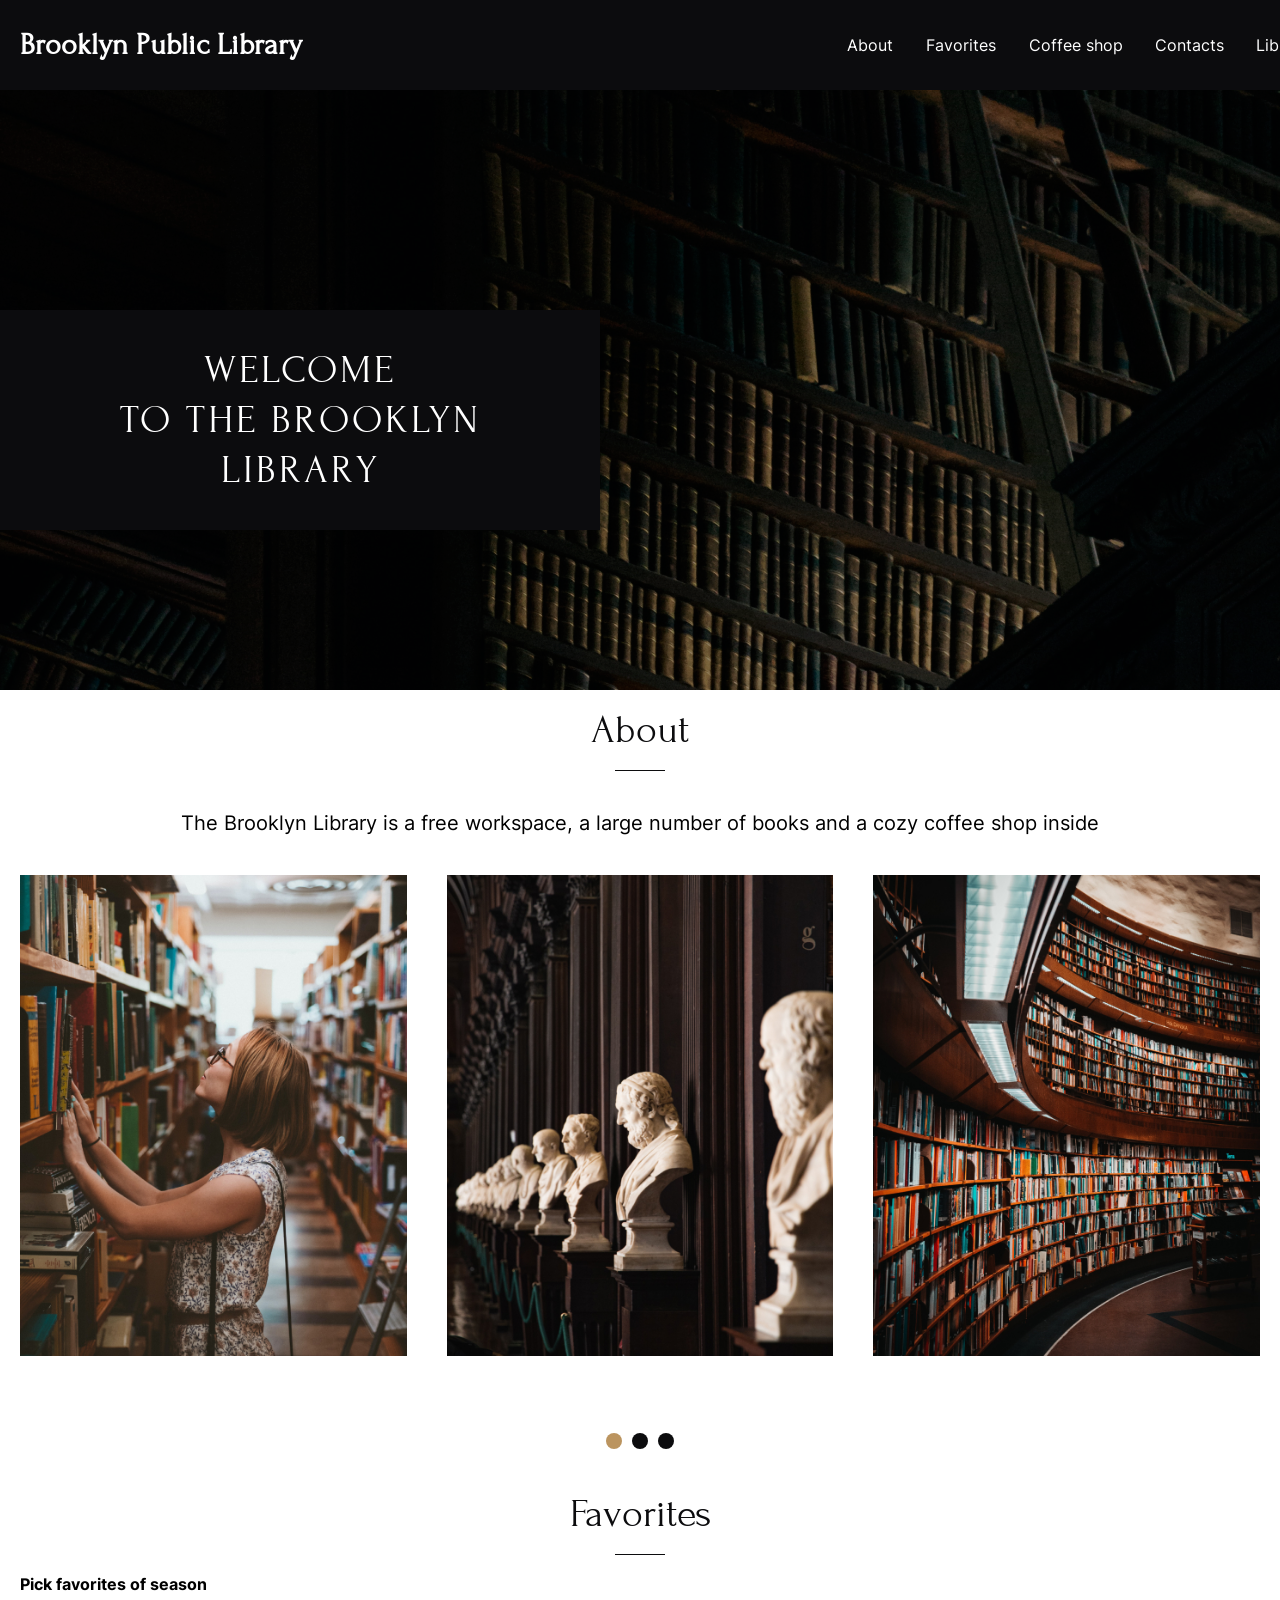
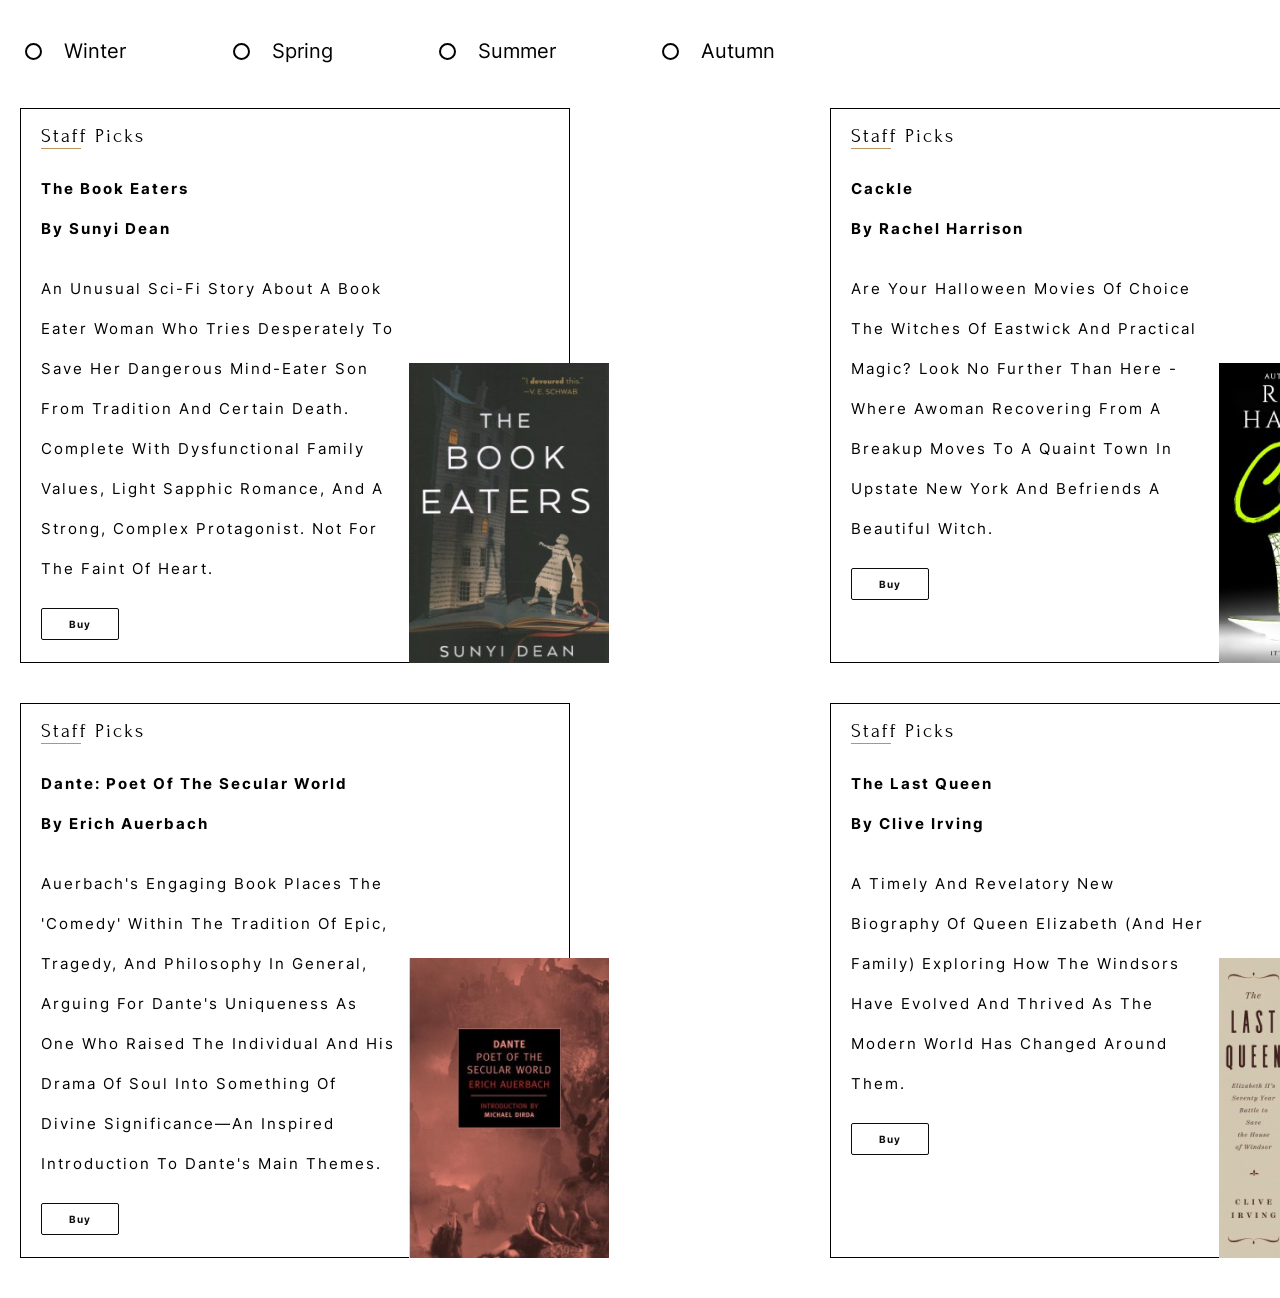
==== library/index.html @ b02a3d4c "feat: hidden pictures" ====
<!DOCTYPE html>
<html lang="en">
<head>
    <meta charset="UTF-8">
    <meta name="viewport" content="width=device-width, initial-scale=1.0">
    <title>Welcome to the Brooklyn Library</title>
   <link rel="stylesheet" href="css/reset.css">
   <link rel="stylesheet" href="css/style.css">
</head>
<body>
    <header class="header">
        <div class="wraper">
            <div class="wraper_header">
                <div class="header_logo">
                     <h1>Brooklyn Public Library</h1>
                </div>
                <div class="header-container">
                    <nav class="menu">
                        <ul class="header_list">
                            <li class="header_item">
                                <a href="#!" class="header-link" title="About">About</a>
                            </li>

                            <li class="header_item">
                                <a href="#!" class="header-link" title="Favorites">Favorites</a>
                            </li>

                            <li class="header_item">
                                <a href="#!" class="header-link" title="Coffee shop">Coffee shop</a>
                            </li>

                            <li class="header_item">
                                <a href="#!" class="header-link" title="Contacts">Contacts</a>
                            </li>

                            <li class="header_item">
                                <a href="#!" class="header-link" title="Library Card">Library Card</a>
                            </li>
                        </ul>
                    </nav>
                    <div class="header_item_icon">
                        <div class="dropdown">
                            <img src="../library/img/svg/icon_header.svg" class="dropbtn" alt="icon_prowili">
                            <div class="dropdown-content">
                                <h3>Profile</h3>
                                <div class="line"></div>
                                <a href="#!" class="nav-link">Log In</a>
                                <a href="#!" class="nav-link">Register</a>
                            </div>
                        </div>
                    </div>
                </div>
            </div>
        </div>
    </header>

    <main class="main">
        <div class="intro" id="main_intro">

            <div class="wraper_main">
                <h1 class="into_title">
                    Welcome <br>to the Brooklyn Library
                </h1>
            </div>
        </div>

        <section class="main_about">
            <div class="about-text">
                <h2 >
                    About

                </h2>
                <div class="main_line"> </line>
            </div>
                <p class="main_about_p">
                    The Brooklyn Library is a free workspace, a large number of books and a cozy coffee shop inside
                </p>

            <div class="image-items" id="myCarousel">
                <div class="image-library">
                    <img src="../library/img/svg/main-about1.jpg" alt="image library">
                </div>
                <div class="image-library">
                    <img src="../library/img/svg/main-about2.jpg" alt="image library">
                </div>
                <div class="image-library">
                    <img src="../library/img/svg/main-about3.jpg" alt="image library">
                </div>
            </div>

            <div class="pagination-panel">
                <div class="pagination-container">
                    <div class="carousel-pagination active"></div>  
                </div>
                <div class="pagination-container">
                    <div class="carousel-pagination"></div>
                </div>
                <div class="pagination-container">
                    <div class="carousel-pagination"></div>
                </div>
            </div>

        </section>

        <section class="Favorites">
            <div class="about-text">
                <h2>
                    Favorites                        
                </h2>
            <div class="main_line"></line>
            </div>
            
            <div class="Pick_favorites_text">
                <h4>
                    Pick favorites of season
                </h4>
            </div>
            <div class="seasons">
                <div class="radio-item">
                    <input type="radio" id="winter" name="season" value="winter">
                    <label for="winter"><span title="Winter">Winter</span></label>
                </div>
                
                <div class="radio-item">
                    <input type="radio" id="spring" name="season" value="spring">
                    <label for="spring"><span title="Spring">Spring</span></label>
                </div>

                <div class="radio-item">
                    <input type="radio" id="summer" name="season" value="summer">
                    <label for="summer"><span title="Summer">Summer</span></label>
                </div>

                <div class="radio-item">
                    <input type="radio" id="autumn" name="season" value="autumn">
                    <label for="autumn"><span title="Autumn">Autumn</span></label>
                </div>
            </div>

            <div class="second_book">
                <div class="second_book_text">
                    <div class="bg-description">
                        <span>Staff Picks
                            <div class="line"></div>
                        </span>
                        <h3>The Book Eaters<br>
                        By Sunyi Dean</h3>
                        <p>
                            An unusual sci-fi story about a book eater woman who
                            tries desperately to save her dangerous mind-eater son 
                            from tradition and certain death. Complete with dysfunctional family values, light Sapphic romance, and a strong, complex
                            protagonist. Not for the faint of heart.
                        </p>
                        <div class="button">
                            <a href="#" class="button">Buy</a>
                            <div class="book_items">
                                <img src="../library/img/svg/Favorites/The Book Eaters.jpg" alt="The Book Eaters">
                            </div>
                        </div>
                    </div>

                    <div class="bg-description">
                        <span>Staff Picks
                            <div class="line"></div>
                        </span>
                        <h3>Cackle<br>
                        By Rachel Harrison</h3>
                        <p>
                            Are your Halloween movies of choice The Witches of Eastwick and 
                            Practical Magic? Look no further than here - where awoman
                            recovering from a breakup moves to a quaint town in upstate New York and befriends a beautiful witch.
                        </p>
                        <div class="button">
                            <a href="#" class="button">Buy</a>
                            <div class="book_items">
                                <img src="../library/img/svg/Favorites/Rachel harrison.jpg" alt="Rachel harrison">
                            </div>
                        </div>
                    </div>
                </div>
            
                <div class="second_book_text">
                    <div class="bg-description">
                        <span>Staff Picks
                            <div class="line"></div>
                        </span>
                        <h3>Dante: Poet of the Secular World<br>
                        By Erich Auerbach</h3>
                        <p>
                            Auerbach's engaging book places the 'Comedy' within the tradition 
                            of epic, tragedy, and philosophy in general, arguing for Dante's uniqueness 
                            as one who raised the individual and his drama of soul into something of divine 
                            significance—an inspired introduction to Dante's main themes.
                        </p>
                        <div class="button">
                            <a href="#" class="button">Buy</a>
                            <div class="book_items">
                                <img src="../library/img/svg/Favorites/Dante.png" alt="Dante: Poet of the Secular World">
                            </div>
                        </div>
                    </div>
                    
                    <div class="bg-description">
                        <span>Staff Picks
                            <div class="line"></div>
                        </span>
                        <h3>The Last Queen<br>
                        By Clive Irving</h3>
                        <p>
                            A timely and revelatory new biography of Queen Elizabeth (and
                            her family) exploring how the Windsors have evolved and
                            thrived as the modern world has changed around them.
                        </p>
                        <div class="button">
                            <a href="#" class="button">Buy</a>
                            <div class="book_items">
                                <img src="../library/img/svg/Favorites/The Last Queen.jpg" alt="Dante: Poet of the Secular World">
                            </div>
                        </div>
                    </div>
                </div>


                <div class="second_book_text_none">
                    <div class="bg-description">
                        <span>Staff Picks
                            <div class="line"></div>
                        </span>
                        <h3>The Body<br>
                        By Stephen King</h3>
                        <p>
                            Powerful novel that takes 
                            you back to a nostalgic time, exploring both the beauty 
                            and danger and loss of innocence that
                            is youth.
                        </p>
                        <div class="button">
                            <a href="#" class="button">Buy</a>
                            <div class="book_items">
                                <img src="../library/img/svg/Favorites/By Stephen King.jpg" alt="By Stephen King">
                            </div>
                        </div>
                    </div>
                
                    <div class="bg-description">
                        <span>Staff Picks
                            <div class="line"></div>
                        </span>
                        <h3>Carry: A Memoir of Survival on Stolen Land<br>
                        By Toni Jenson</h3>
                        <p>
                            This memoir about the author's relationship with gun violence
                             feels both expansive and intimate, resulting in a lyrical
                            indictment of the way things are.
                        </p>
                        <div class="button">
                            <a href="#" class="button">Buy</a>
                            <div class="book_items">
                                <img src="../library/img/svg/Favorites/Carry.jpg" alt="Carry: A Memoir of Survival on Stolen Land">
                            </div>
                        </div>

                    </div>
                </div>

                <div class="second_book_text_none">
                    <div class="bg-description">
                        <span>Staff Picks
                            <div class="line"></div>
                        </span>
                        <h3>TDays of Distraction<br>
                        By Alexandra Chang</h3>
                        <p>
                            A sardonic view of Silicon Valley culture,
                            a meditation on race, and a journal of displacement and 
                            belonging, all in one form-defying package of spare prose.
                        </p>
                        <div class="button">
                            <a href="#" class="button">Buy</a>
                            <div class="book_items">
                                <img src="../library/img/svg/Favorites/Days of Distraction.jpg" alt="TDays of Distraction By Alexandra Chang">
                            </div>
                        </div>
                    </div>
                
                    <div class="bg-description">
                        <span>Staff Picks
                            <div class="line"></div>
                        </span>
                        <h3>Dominicana<br>
                        By Angie Cruz</h3>
                        <p>
                            A fascinating story of a teenage girl who marries a man
                             twice her age with the promise to bring her to America. Her
                            marriage is an opportunity for her family to eventually 
                            immigrate. For fans of Isabel Allende and Julia Alvarez.
                        </p>
                        <div class="button">
                            <a href="#" class="button">Buy</a>
                            <div class="book_items">
                                <img src="../library/img/svg/Favorites/Dominicana.png" alt="Dominicana By Angie Cruz">
                            </div>
                        </div>

                    </div>
                </div>

                <div class="second_book_text_none">
                    <div class="bg-description">
                        <span>Staff Picks
                            <div class="line"></div>
                        </span>
                        <h3>Crude: A Memoir<br>
                        By Pablo Fajardo & ​​Sophie Tardy-Joubert</h3>
                        <p>
                            Drawing and color by Damien Roudeau | This book
                             illustrates the struggles of a group of indigenous 
                             Ecuadoreans as they try to sue the ChevronTexaco company 
                             for damage their oil fields did to the Amazon and her people
                        </p>
                        <div class="button">
                            <a href="#" class="button">Buy</a>
                            <div class="book_items">
                                <img src="../library/img/svg/Favorites/Crude: A Memoir.jpg" alt="Crude: A Memoir By Pablo Fajardo & ​​Sophie Tardy-Joubert">
                            </div>
                        </div>
                    </div>
                
                    <div class="bg-description">
                        <span>Staff Picks
                            <div class="line"></div>
                        </span>
                        <h3>Let My People Go Surfing<br>
                        By Yvon Chouinard</h3>
                        <p>
                            Chouinard—climber, businessman, environmentalist—shares tales 
                            of courage and persistence from his experience of founding
                            and leading Patagonia, Inc. Full title: Let My People Go
                             Surfing: The Education of a Reluctant Businessman, Including 10
                            More Years of Business Unusual.
                        </p>
                        <div class="button">
                            <a href="#" class="button">Buy</a>
                            <div class="book_items">
                                <img src="../library/img/svg/Favorites/Let My People Go Surfing.jpg" alt="Let My People Go Surfing By Yvon Chouinard">
                            </div>
                        </div>
                
                    </div>
                </div>

                <div class="second_book_text_none">
                    <div class="bg-description">
                        <span>Staff Picks
                            <div class="line"></div>
                        </span>
                        <h3>The Octopus Museum: Poems<br>
                        By Brenda Shaughnessy</h3>
                        <p>
                            This collection of bold and scathingly beautiful
                             feminist poems imagines what comes after our current age of
                            environmental destruction, racism, sexism, and divisive politics.
                        </p>
                        <div class="button">
                            <a href="#" class="button">Buy</a>
                            <div class="book_items">
                                <img src="../library/img/svg/Favorites/The Octopus Museum: Poems.jpg" alt="The Octopus Museum: Poems By Brenda Shaughnessy">
                            </div>
                        </div>
                    </div>
                
                    <div class="bg-description">
                        <span>Staff Picks
                            <div class="line"></div>
                        </span>
                        <h3>Shark Dialogues: A Novel<br>
                        By Kiana Davenport</h3>
                        <p>
                            An epic saga of seven generations of one family
                            encompasses the tumultuous history of Hawaii as a
                            Hawaiian woman gathers her four granddaughters together 
                            in an erotic tale of villains and dreamers, queens and revolutionaries, lepers and
                            healers.
                        </p>
                        <div class="button">
                            <a href="#" class="button">Buy</a>
                            <div class="book_items">
                                <img src="../library/img/svg/Favorites/Shark Dialogues: A Novel.jpg" alt="Shark Dialogues: A Novel By Kiana Davenport">
                            </div>
                        </div>
                
                    </div>
                </div>

                <div class="second_book_text_none">
                    <div class="bg-description">
                        <span>Staff Picks
                            <div class="line"></div>
                        </span>
                        <h3>Casual Conversation<br>
                        By Renia White</h3>
                        <p>
                            White's impressive debut collection takes
                            readers through and beyond the concepts of
                            conversation and the casual - both
                            what we say to each other and what we don't,
                            examining the possibilities around how we construct and 
                            communicate identity.
                        </p>
                        <div class="button">
                            <a href="#" class="button">Buy</a>
                            <div class="book_items">
                                <img src="../library/img/svg/Favorites/Casual Conversation.jpg" alt="Casual Conversation By Renia White">
                            </div>
                        </div>
                    </div>
                
                    <div class="bg-description">
                        <span>Staff Picks
                            <div class="line"></div>
                        </span>
                        <h3>The Great Fire<br>
                        By Lou Ureneck</h3>
                        <p>
                            The harrowing story of an ordinary American and a 
                            principled Naval officer who, horrified by the burning of Smyrna, led
                            an extraordinary rescue effort that saved a 
                            quarter of a million refugees from the Armenian
                             Genocide
                        </p>
                        <div class="button">
                            <a href="#" class="button">Buy</a>
                            <div class="book_items">
                                <img src="../library/img/svg/Favorites/The Great Fire.jpg" alt="The Great Fire By Lou Ureneck">
                            </div>
                        </div>
                
                    </div>
                </div>

                <div class="second_book_text_none">
                    <div class="bg-description">
                        <span>Staff Picks
                            <div class="line"></div>
                        </span>
                        <h3>Rickey: The Life and Legend<br>
                        By Howard Bryant</h3>
                        <p>
                            This collection of bold and scathingly beautiful
                             feminist poems imagines what comes after our current age of
                            environmental destruction, racism, sexism, and divisive politics.
                        </p>
                        <div class="button">
                            <a href="#" class="button">Buy</a>
                            <div class="book_items">
                                <img src="../library/img/svg/Favorites/Rickey: The Life and Legend.jpg" alt="Rickey: The Life and Legend By Howard Bryant">
                            </div>
                        </div>
                    </div>
                
                    <div class="bg-description">
                        <span>Staff Picks
                            <div class="line"></div>
                        </span>
                        <h3>Slug: And Other Stories<br>
                        By Megan Milks</h3>
                        <p>
                            Exes Tegan and Sara find themselves chained together 
                            by hairballs of codependency. A father and child experience the
                            shared trauma of giving birth to gods from their wounds.
                        </p>
                        <div class="button">
                            <a href="#" class="button">Buy</a>
                            <div class="book_items">
                                <img src="../library/img/svg/Favorites/Slug: And Other Stories.jpg" alt="Slug: And Other Stories By Megan Milks">
                            </div>
                        </div>
                
                    </div>
                </div>
            </div>
            
        </section>
        


    </main>

</body>
</html>
---- library/css/style.css ----
/* inter-regular - latin */
@font-face {
    font-display: swap;
    /* Check https://developer.mozilla.org/en-US/docs/Web/CSS/@font-face/font-display for other options. */
    font-family: 'Inter';
    font-style: normal;
    font-weight: 400;
    src: url('../fonts/inter-v12-latin-regular.woff2') format('woff2');
    /* Chrome 36+, Opera 23+, Firefox 39+, Safari 12+, iOS 10+ */
}

/* inter-500 - latin */
@font-face {
    font-display: swap;
    /* Check https://developer.mozilla.org/en-US/docs/Web/CSS/@font-face/font-display for other options. */
    font-family: 'Inter';
    font-style: normal;
    font-weight: 500;
    src: url('../fonts/inter-v12-latin-500.woff2') format('woff2');
    /* Chrome 36+, Opera 23+, Firefox 39+, Safari 12+, iOS 10+ */
}

/* inter-700 - latin */
@font-face {
    font-display: swap;
    /* Check https://developer.mozilla.org/en-US/docs/Web/CSS/@font-face/font-display for other options. */
    font-family: 'Inter';
    font-style: normal;
    font-weight: 700;
    src: url('../fonts/inter-v12-latin-700.woff2') format('woff2');
    /* Chrome 36+, Opera 23+, Firefox 39+, Safari 12+, iOS 10+ */
}
/* forum-regular - latin */
@font-face {
  font-display: swap; /* Check https://developer.mozilla.org/en-US/docs/Web/CSS/@font-face/font-display for other options. */
  font-family: 'Forum';
  font-style: normal;
  font-weight: 400;
  src: url('../fonts/forum-v16-latin-regular.woff2') format('woff2'); /* Chrome 36+, Opera 23+, Firefox 39+, Safari 12+, iOS 10+ */
}


html, body {
    font-family: Inter;
    font-style: normal;
    font-size: 16px;
    line-height: 1.2;
    font-weight: normal;                                                                                
    background-color: #FFF; 
    max-width: 1440px;
    margin: auto;
   }
.wraper {
    display: flex;
    justify-content: space-between;
    
}

/* header style start */
.header {
    position: fixed;
    top: 0;
    max-height: 600px;
}
.wraper_header {
    width: 1440px;
    justify-content: space-between;
    background-color: #0C0C0E;
    height: 90px;
    display: flex;
    align-items: center
}
.wraper_header h1 {
    color: #FFF;
    font-family: Forum;
    font-size: 30px;
    font-style: normal;
    text-decoration: none;
    margin-left: 20px;
}

.header-container {
    display: flex;
    float: right;
    }
.header_list {
    display: flex;
    margin: 0 auto;
}

.menu ul li:hover {
    font-weight: bold;
    transition: 0.3s linear;
}

.header_item {
    margin-left: 30px;
    text-align: center;
}
.header_item:last-child {
    margin-right: 0px;
}
.header-link {
    font-weight: 400;
    line-height: 50px; 
    color: white;
    text-decoration: none;
}
.header_item a::before {
    display: block;
    content: attr(title);
    font-weight: bold;
    height: 0;
    overflow: hidden;
    visibility: hidden;
}
.header-link:hover {
    color:white;
    font-weight: bold;
    transition: 0.2s linear;
}

/* ul icon start*/
.header_item_icon {
    background-color: #0C0C0E;
    flex-shrink: 0;
    display: flex;
    margin: 0;
    padding: 11px 20px 11px 40px;
}

.dropdown {
    position: relative;
    display: inline-block;
}

.dropdown-content {
    display: none;
    position: absolute;
    background-color: #f1f1f1;
    width: 80px;
    height: 115px;
    box-shadow: 0px 8px 16px 0px rgba(0, 0, 0, 0.2);
    z-index: 1;
    right:0;
}

.dropdown-content a {
    color: #000;
    font-family: Inter;
    font-size: 15px;
    font-style: normal;
    display: block;
    text-decoration: none;
    text-align: center;
    font-weight: 400;
    line-height: 20px;
    padding: 5px;
}
.dropdown-content h3 {
    margin: 5px 0;
    font-size: 15px;
    font-style: normal;
    font-weight: 700;
    line-height: 20px;
    text-align: center;
}
.dropdown-content a:hover {
    background-color: #ddd;
}

.dropdown:hover .dropdown-content {
    display: block;
}
.line {
    border: none;
    background-color: #BB945F;;
    width: 40px;
    height: 1px;
    flex-shrink: 0;
   
}
/* header style end */

/* intro style start */

.intro {
    height: 600px;
    background: url('../img/svg/Welcome.png') no-repeat; 
    margin-top: 90px;
    padding-top: 220px;
}

.wraper_main {
    width: 600px;
    height: 220px;
    padding: 35px 40px;
    background-color: #0C0C0E;
}
.into_title {
    color: #FFF;
    text-align: center;
    font-family: Forum;
    font-size: 40px;
    font-style: normal;
    font-weight: 400;
    line-height: 50px; /* 125% */
    letter-spacing: 3px;
    text-transform: uppercase;
}

/* intro style end */

/* about style start */
.main_about {
    display: block;
}

.about-text {
    margin-top: 20px;
    
}

.about-text h2{
    text-align: center;
    color: #0C0C0E;
    font-family: Forum;
    font-size: 40px;
    font-style: normal;
    font-weight: 400;
    line-height: 40px;
    margin: 20px;
}

.main_line {
    border: none;
    background-color: #0C0C0E;
    width: 50px;
    height: 1px;
    flex-shrink: 0;
    margin: auto;
}

.main_about_p {
    color: #000;
    text-align: center;
    font-family: Inter;
    font-size: 20px;
    font-style: normal;
    margin: 40px 0 20px 0;
}
.image-items {
    display: flex;
}
.image-library{
    margin: 20px 20px 32px;
}
.imege-items img {
    height: 450px;
    width: 560;
}
.pagination-panel {
    display: flex;
    width: fit-content;
    flex-wrap: wrap-reverse;
    margin: 40px auto;
    }
.pagination-container {
    height: 26px;
    width: 26px;
    display: flex;
    justify-content: center;
    align-items: center;
    cursor: pointer;
    }
.carousel-pagination {
    height: 16px;
    width: 16px;
    border-radius: 8px;
    background-color: #0C0C0E;
    }
.carousel-pagination.active {
    background-color: #BB945F;
    } 
/* about style end */

/* Favorites style start */
.Favorites {
    display: block;
    margin: 20px;
    height: 837px;
}
.Pick_favorites_text {
    margin: 20px 0;
    text-align: left;
}
.h4 {
    color: #000;
    text-align: left;
    font-family: Inter;
    font-size: 20px;
    font-style: normal;
    font-weight: 700;
    line-height: normal;
}
/* input style start */
.seasons {
    margin-top: 40px;
}

.radio-item {
    display: inline-block;
    position: relative;
    padding: 5px;
    margin-right: 90px;
}

.radio-item *{
    cursor: pointer;
}

.radio-item input[type='radio'] {
    display: none;
}

.radio-item label {
    color: #000;
    font-family: Inter;
    font-size: 20px;
    font-style: normal;
    font-weight: 400;
    line-height: normal;
}

.radio-item label:hover {
    font-weight: 700;
    transition: 0.2s linear;
}

.radio-item span {
    display: inline-block;
    text-align: center;
}
.radio-item span::before {
    display: block;
    content: attr(title);
    font-weight: 700;
    height: 0;
    overflow: hidden;
    visibility: hidden;
}

.radio-item label:before {
    content: " ";
    display: inline-block;
    position: relative;
    top: 2px;
    margin-right: 20px;
    width: 17px;
    height: 17px;
    border-radius: 8.5px;
    border: 2px solid #000;
    background-color: transparent;
}

.radio-item input[type=radio]:checked+label:after {
    border-radius: 4.5px;
    width: 7px;
    height: 7px;
    position: absolute;
    top: 13.75px;
    left: 10px;
    content: " ";
    display: block;
    background: #000;
}
/*  input style end*/
/* start style favorites-items */

.second_book {
    display: blok;
    width: 1400px;
    height: 1150px;
    flex-shrink: 0;
    margin: 40px 0px;
}
.second_book_text {
    display: flex;
}
.bg-description {
    display: block;
    position: relative;
    width: 550px;
    height: 555px;
    flex-shrink: 0;
    border: 1px solid #000;
    background: #FFF;
    padding: 15px 0 15px 20px;
    margin-right: 260px;
    margin-bottom: 40px;
}
.bg-description span {
    color: #000;
    font-family: Forum;
    font-size: 20px;
    font-style: normal;
    font-weight: 400;
    letter-spacing: 2px;
    text-transform: capitalize;
}
.bg-description line {
    width: 60px;
    height: 1px;
    color: #BB945F;
    margin: 0;
}
.bg-description h3 {
    height: 80px;
    width: 355px;
    color: #000;
    font-family: Inter;
    line-height: 40px;
    font-size: 15px;
    font-weight: 700;
    letter-spacing: 2px;
    text-transform: capitalize;
    margin: 20px 0;
    padding: auto;
}
.bg-description p {
    width: 355px;
    color: #000;
    font-family: Inter;
    font-size: 15px;
    line-height: 40px;
    letter-spacing: 2px;
    text-transform: capitalize;
    margin: 15px 0;
}
.button {
    margin: 24px 0;
}
a.button {
    color: #0C0C0E;
    text-align: center;
    font-family: Inter;
    font-size: 10px;
    font-weight: 700;
    letter-spacing: 1px;
    text-decoration: none;
    padding: 9px 27px;
    border-radius: 2px;
    border: 1px solid #0C0C0E;
    transition: 0.2s;
    margin: 15px 0;
}
a.button:hover {
    color: #BB945F;
    text-decoration: underline;
    border: 1px solid #BB945F;
}

a.button:active {
    color: #BB945F;
    text-decoration: underline;
    border: 1px solid #BB945F;
}
.book_items {
    position: absolute;
        bottom: -1px;
        right: -40px;
}
.second_book_text_none {
    display: flex;
    display: none;
}
/* favorites-items style end */
/* Favorites style end */
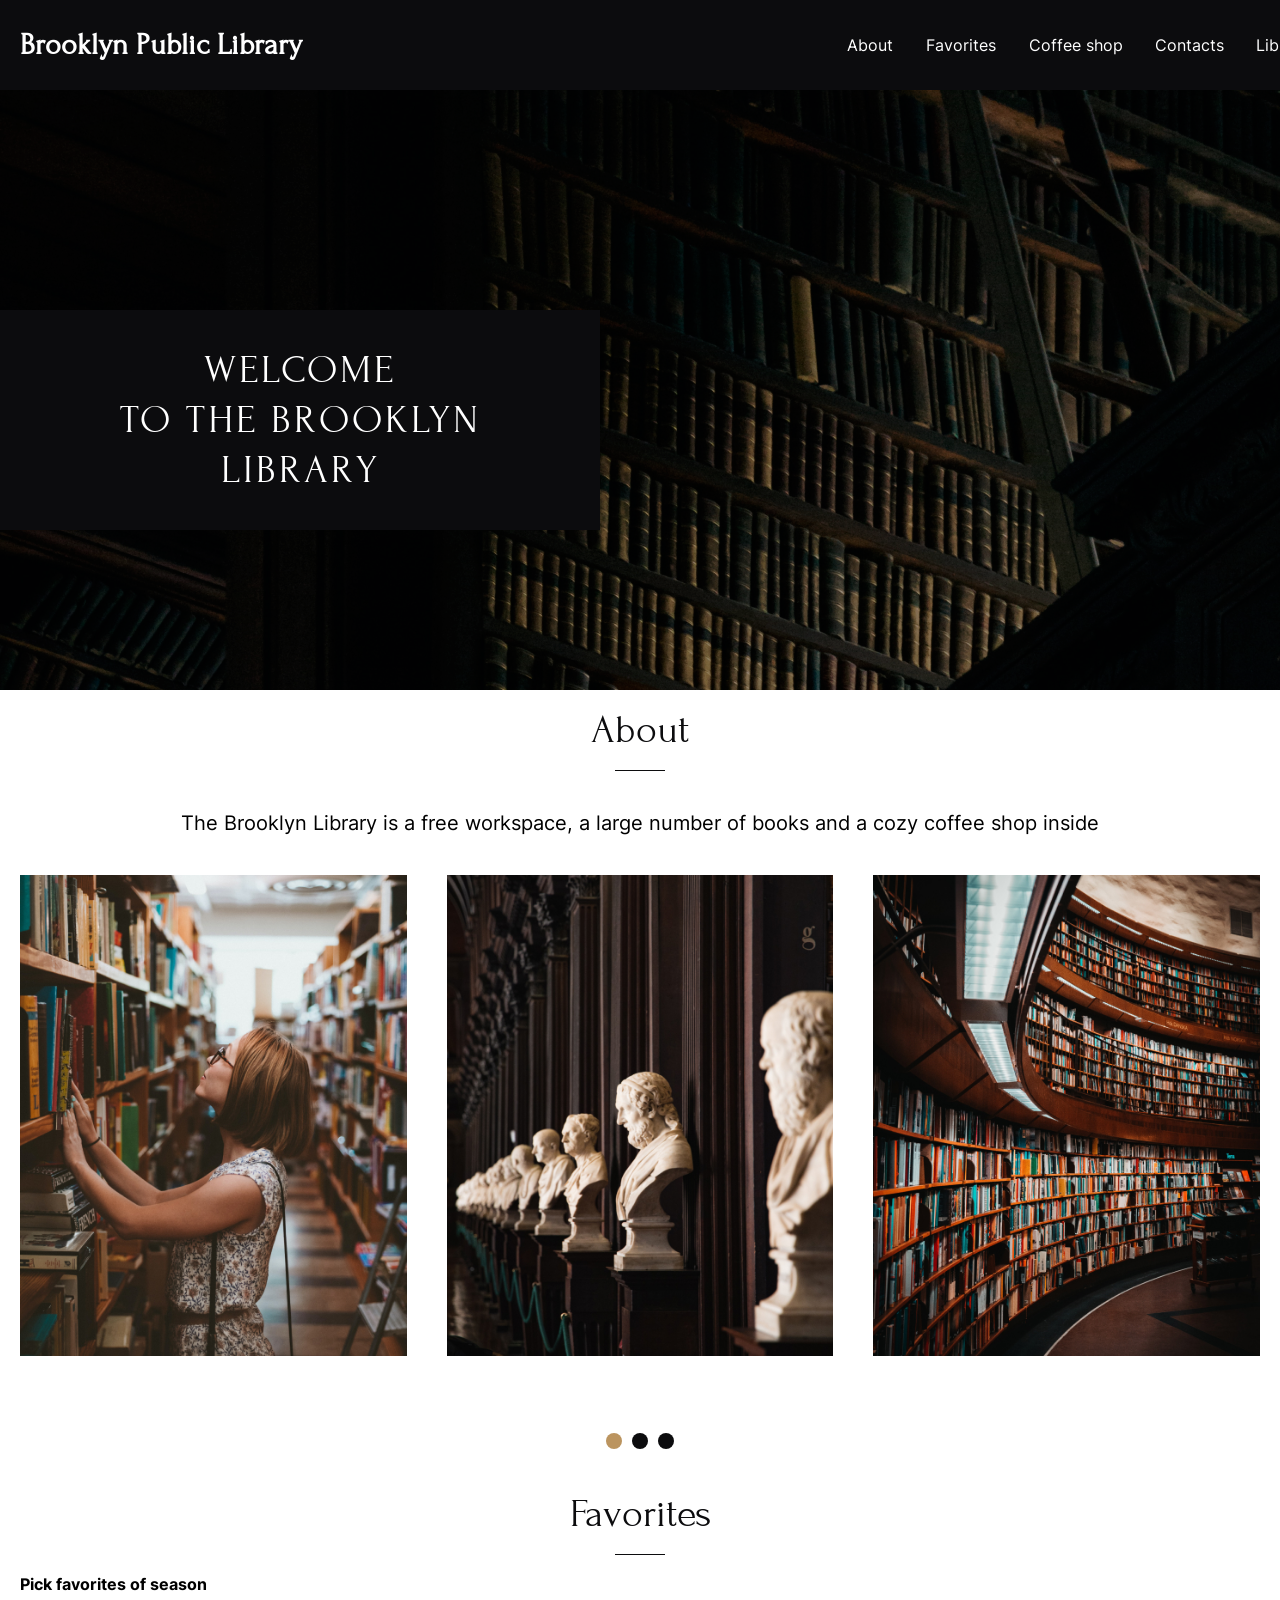
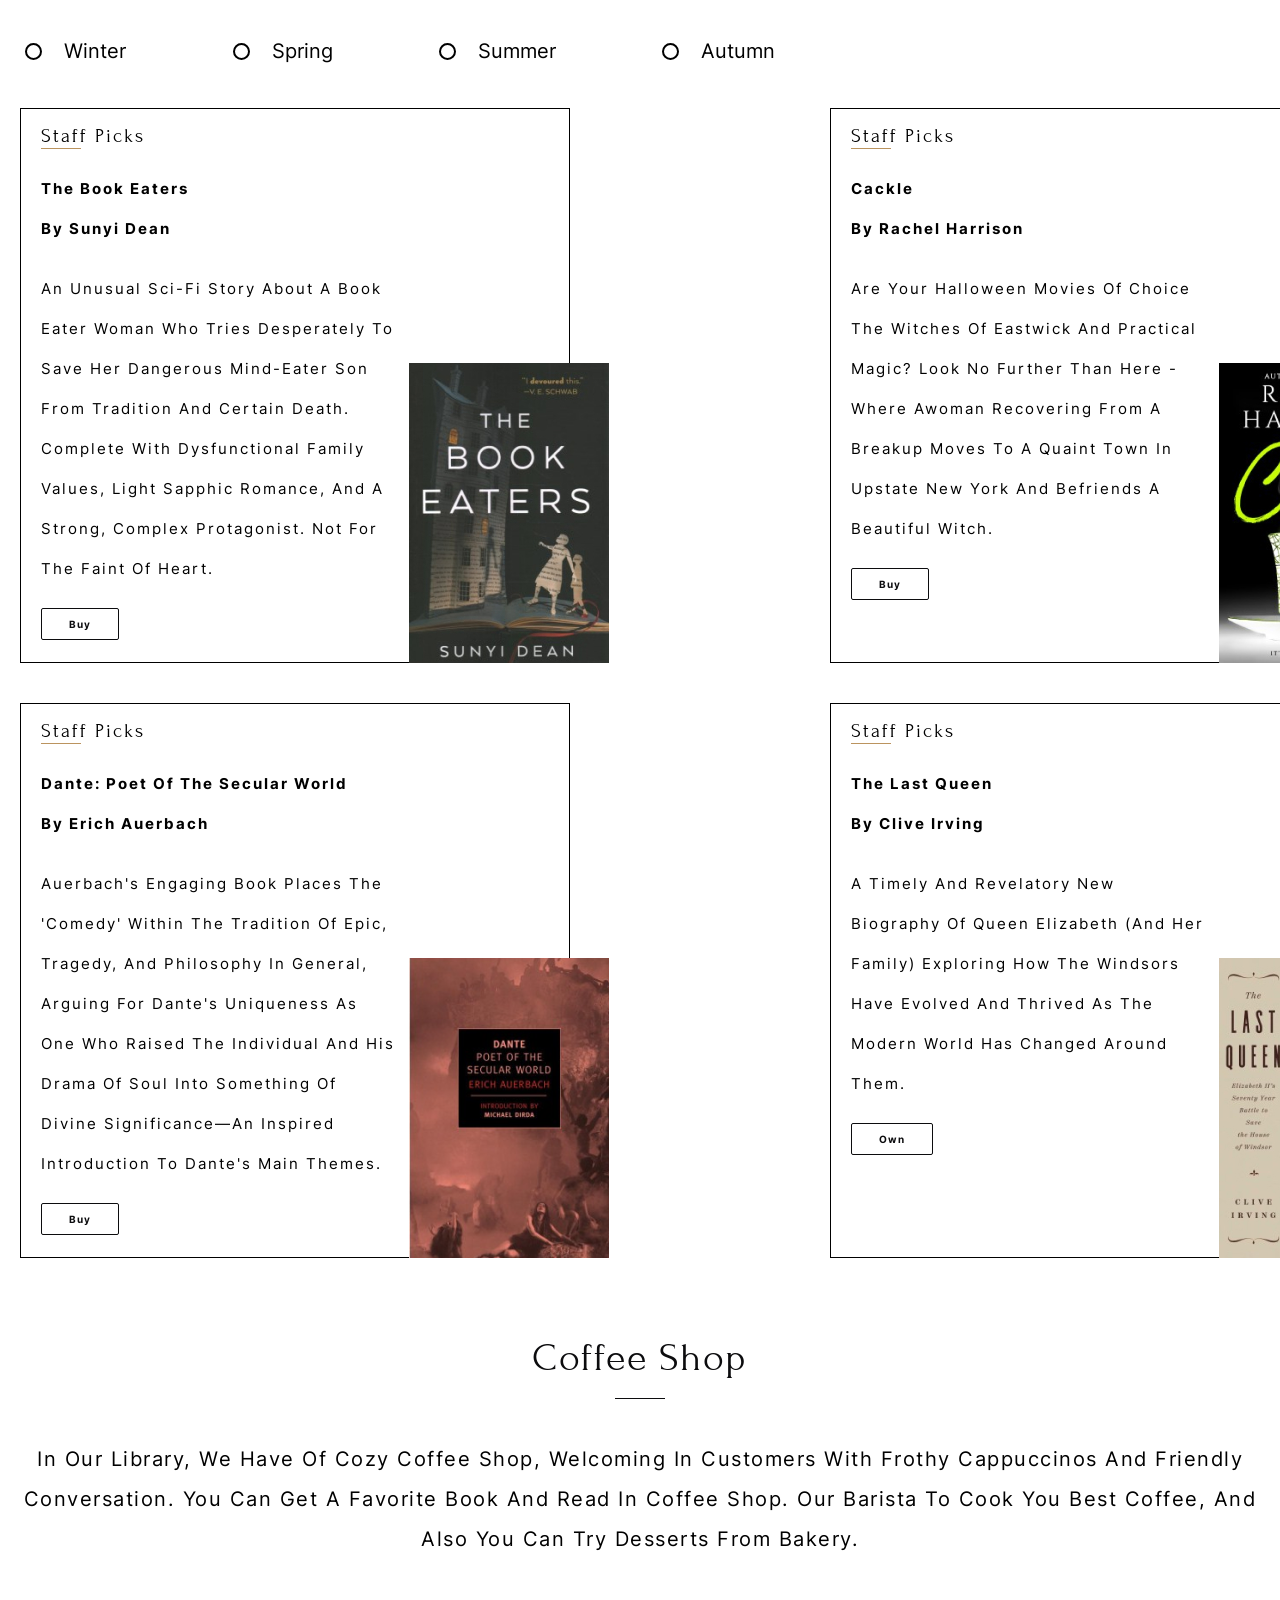
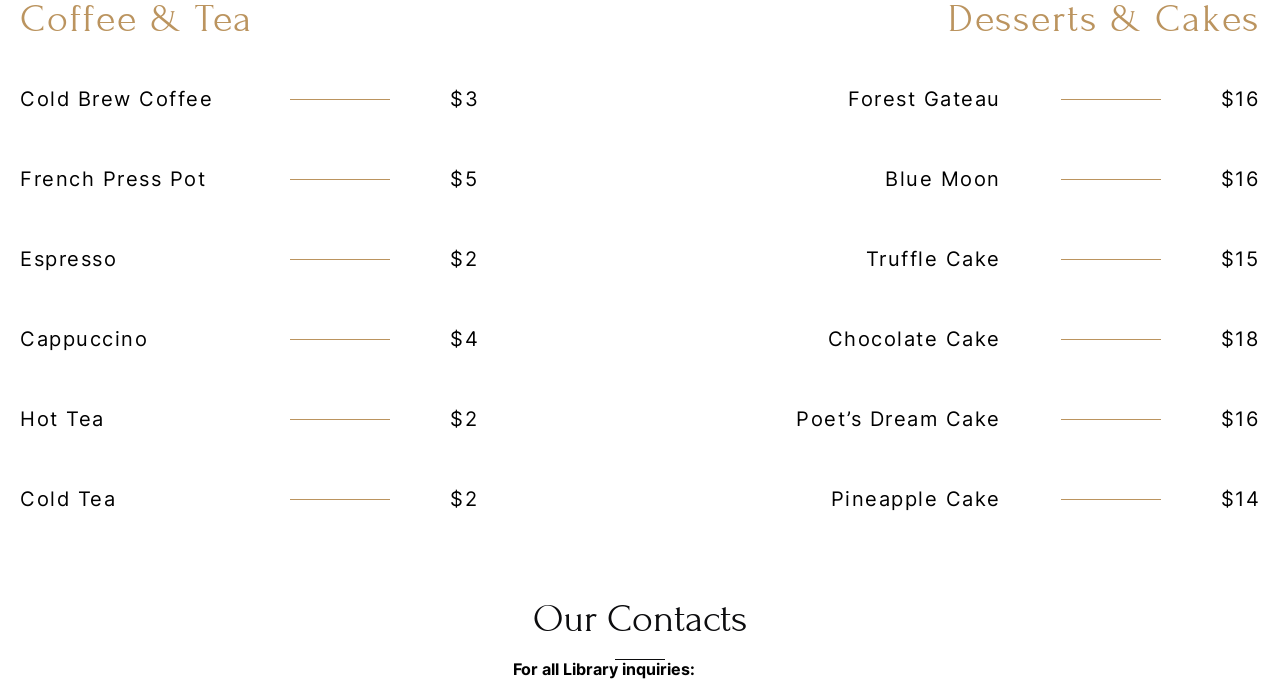
==== commit bf7a2e64: "feat: new section Coffee Shop" ====
--- a/library/index.html
+++ b/library/index.html
@@ -212,7 +212,7 @@
                             thrived as the modern world has changed around them.
                         </p>
                         <div class="button">
-                            <a href="#" class="button">Buy</a>
+                            <a href="#" class="button">Own</a>
                             <div class="book_items">
                                 <img src="../library/img/svg/Favorites/The Last Queen.jpg" alt="Dante: Poet of the Secular World">
                             </div>
@@ -475,13 +475,127 @@
                                 <img src="../library/img/svg/Favorites/Slug: And Other Stories.jpg" alt="Slug: And Other Stories By Megan Milks">
                             </div>
                         </div>
-                
-                    </div>
-                </div>
-            </div>
-            
+                    </div>
+                </div>
+            </div>
         </section>
+    <section class="Coffee_shop">
+        <div class="about-text">
+            <h2>
+                Coffee shop
+            </h2>
+            <div class="main_line">
+                </line>
+            </div>
+        <p>
+            In our library, we have of cozy coffee shop, welcoming
+            in customers with frothy cappuccinos and friendly conversation.
+            you can get a favorite book and read in coffee shop.
+            Our barista to cook you best coffee, and also you can try desserts
+            from bakery.
+        </p>
+
+        <div class="menu_coffee_shop">
+            <div class="menu">
+                <p>
+                    Coffee & Tea
+                </p>
+
+                <div class="brew_coffee">
+                    <p>Cold Brew Coffee</p>
+                    <div class="line_coffe_shop"></div>
+                    <p>$3</p>
+                </div> 
+
+                <div class="brew_coffee">
+                    <p>French Press Pot</p>
+                    <div class="line_coffe_shop"></div>
+                    <p>$5</p>
+                </div>
+
+                <div class="brew_coffee">
+                    <p>Espresso</p>
+                    <div class="line_coffe_shop"></div>
+                    <p>$2</p>
+                </div>
+                
+                <div class="brew_coffee">
+                    <p>Cappuccino</p>
+                    <div class="line_coffe_shop"></div>
+                    <p>$4</p>
+                </div>
+
+                <div class="brew_coffee">
+                    <p>Hot tea</p>
+                    <div class="line_coffe_shop"></div>
+                    <p>$2</p>
+                </div>
+
+                <div class="brew_coffee">
+                    <p>Cold tea</p>
+                    <div class="line_coffe_shop"></div>
+                    <p>$2</p>
+                </div>
+            </div>
         
+            <div class="menu right">
+                <p>
+                    Desserts & Cakes
+                </p>
+
+                <div class="brew_coffee">
+                    <p>Forest Gateau</p>
+                    <div class="line_coffe_shop"></div>
+                    <p>$16</p>
+                </div> 
+
+                <div class="brew_coffee">
+                    <p>Blue Moon</p>
+                    <div class="line_coffe_shop"></div>
+                    <p>$16</p>
+                </div>
+
+                <div class="brew_coffee">
+                    <p>Truffle Cake</p>
+                    <div class="line_coffe_shop"></div>
+                    <p>$15</p>
+                </div>
+                
+                <div class="brew_coffee">
+                    <p>Chocolate Cake</p>
+                    <div class="line_coffe_shop"></div>
+                    <p>$18</p>
+                </div>
+
+                <div class="brew_coffee">
+                    <p>Poet’s Dream Cake</p>
+                    <div class="line_coffe_shop"></div>
+                    <p>$16</p>
+                </div>
+
+                <div class="brew_coffee">
+                    <p>Pineapple Cake</p>
+                    <div class="line_coffe_shop"></div>
+                    <p>$14</p>
+                </div>
+            </div>
+        </div>
+    </section>
+
+    <section class="our_contacts">
+        <div class="about-text">
+            <h2>
+                Our Contacts
+            </h2>
+            <div class="main_line">
+                </line>
+            </div>
+        <div class="contacts">
+            <h4>
+                For all Library inquiries:
+            </h4>
+        </div>
+    </section>
 
 
     </main>
--- a/library/css/style.css
+++ b/library/css/style.css
@@ -288,7 +288,6 @@
 .Favorites {
     display: block;
     margin: 20px;
-    height: 837px;
 }
 .Pick_favorites_text {
     margin: 20px 0;
@@ -476,3 +475,68 @@
 }
 /* favorites-items style end */
 /* Favorites style end */
+
+/* Coffee_shop style start */
+.Coffee_shop  {
+    display: block;
+    color: #000;
+    text-align: center;
+    font-family: Inter;
+    font-size: 20px;
+    line-height: 40px;
+    letter-spacing: 1.5px;
+    text-transform: capitalize;
+    padding: 20px 20px 40px;
+}
+.Coffee_shop p {
+    margin: 40px 0 0 0;
+    align-items: flex-end;
+}
+.menu_coffee_shop {
+    display: flex;
+    justify-content: space-between;
+}
+.menu {
+    display: block;
+}
+.menu.right p {
+    text-align: right;
+}
+.menu > p {
+    text-align: left;
+    color: #BB945F;
+    font-family: Forum;
+    font-size: 40px;
+    letter-spacing: 2px;
+    text-transform: capitalize;
+}
+.brew_coffee {
+    display: flex;
+}
+.brew_coffee p {
+    text-align: left;
+    color: #000;
+    font-family: Inter;
+    font-size: 20px;
+    
+}
+.brew_coffee p:first-child {
+    width: 210px;
+}
+.line_coffe_shop {
+    width: 100px;
+    height: 1px;
+    background: #BB945F;
+    margin: 60px 60px 0 60px;
+}
+
+/* Coffee_shop style end */
+
+/* Our Contacts style start */
+.our_contacts {
+    display: flex;
+    justify-content: center;
+    align-items: flex-start;
+    gap: 201px;
+}
+/* Our Contacts style end */
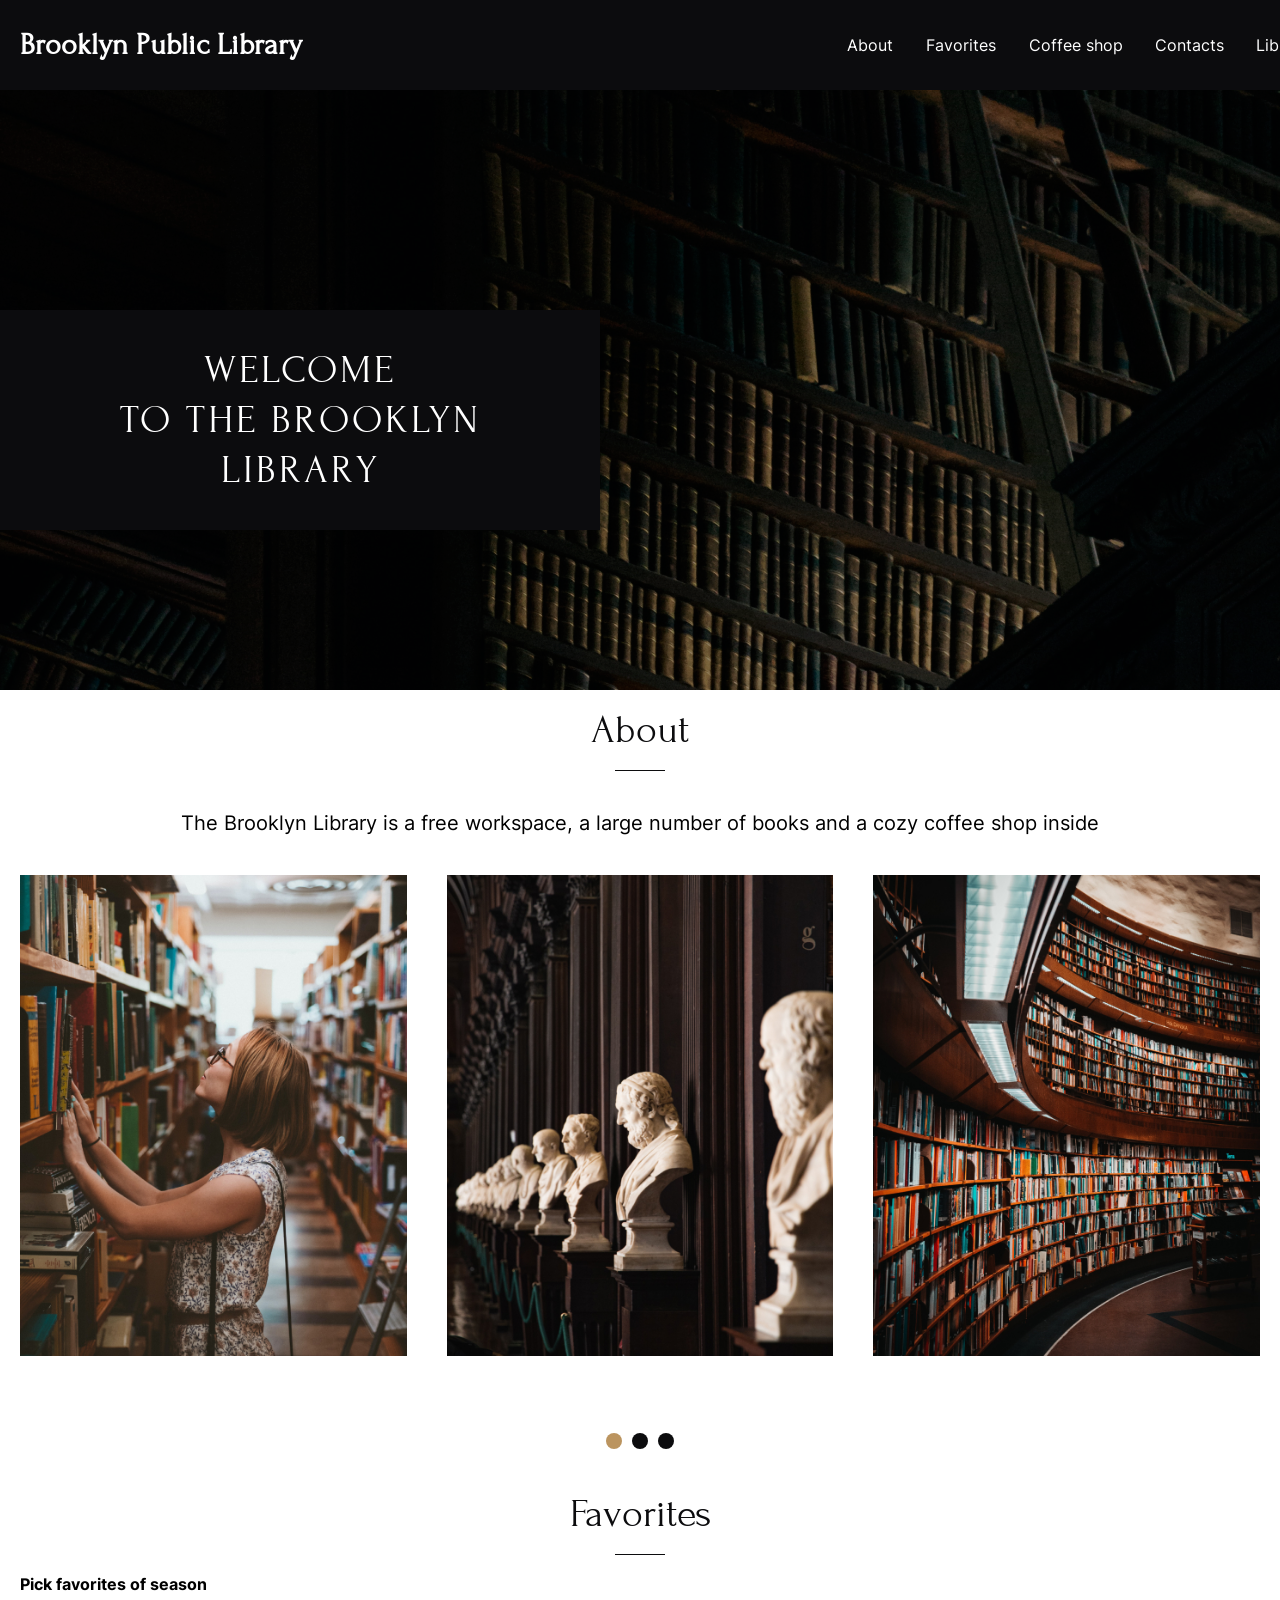
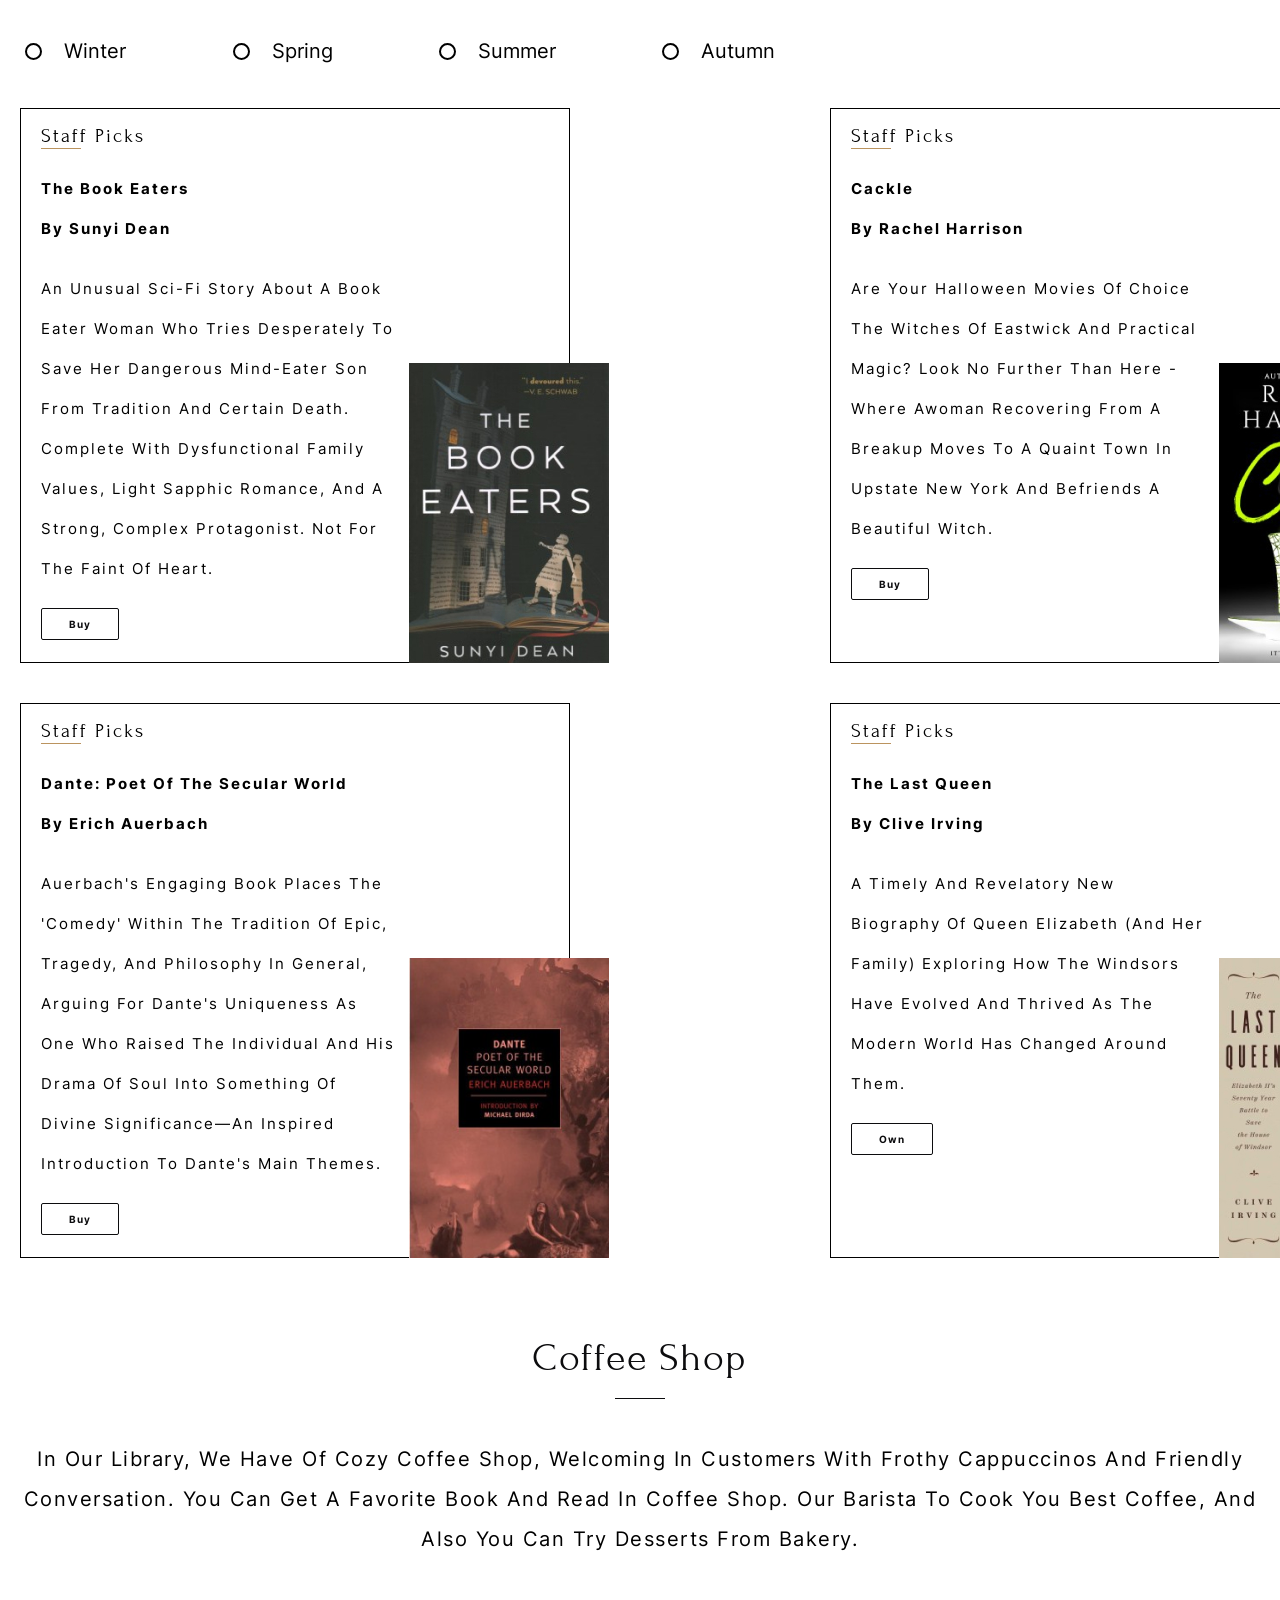
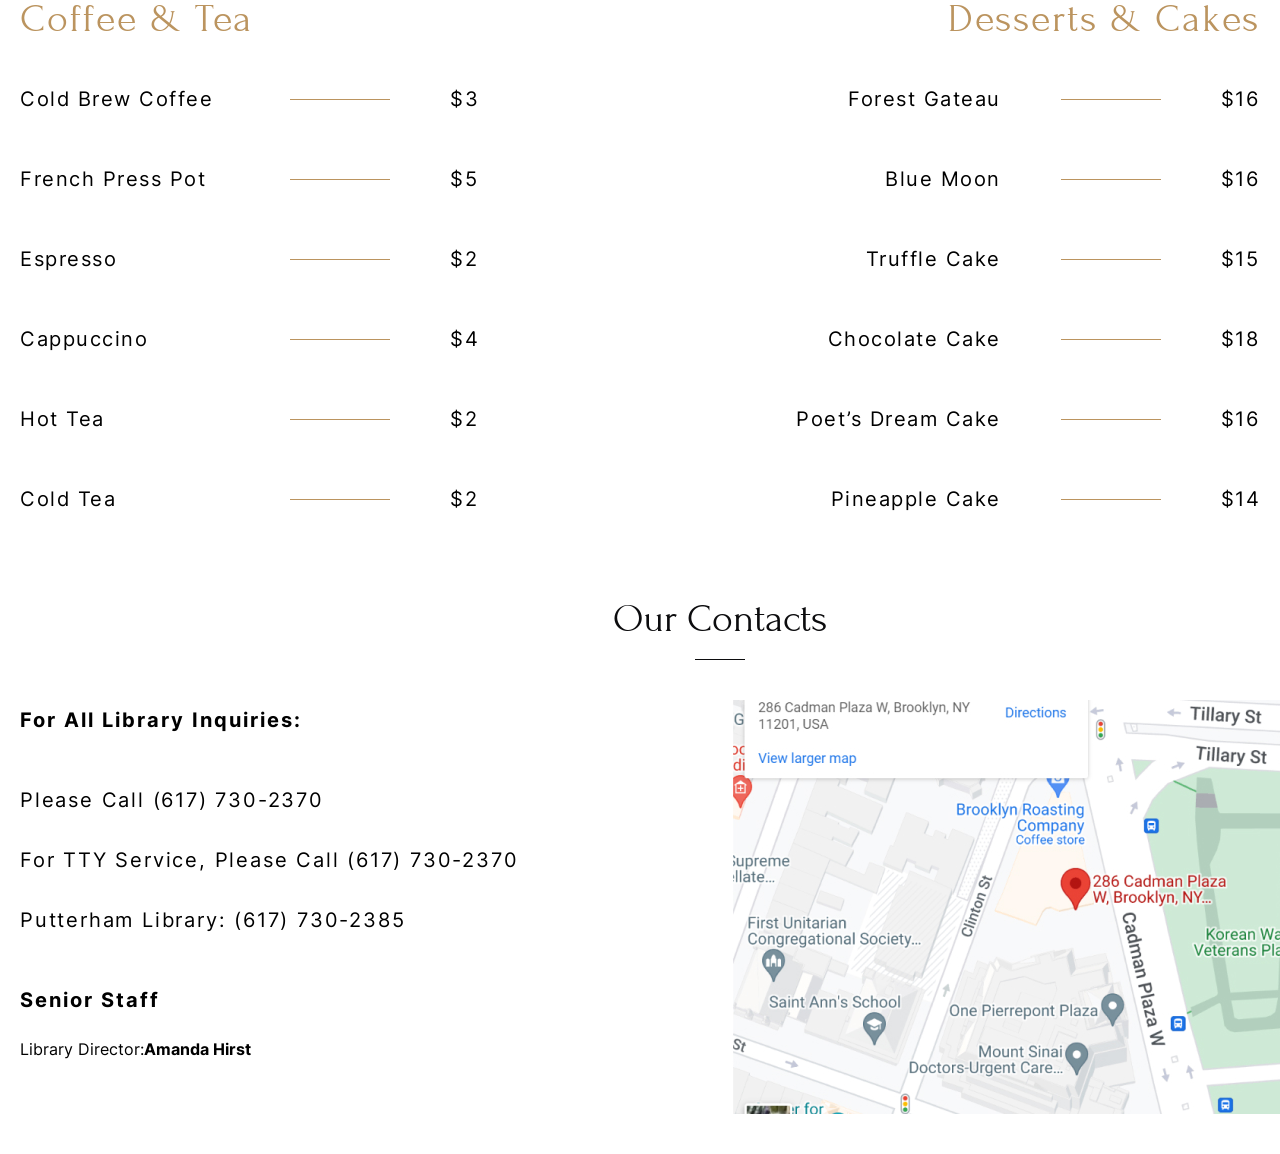
==== commit 283113af: "feat: new section Our Contacts" ====
--- a/library/index.html
+++ b/library/index.html
@@ -583,21 +583,40 @@
     </section>
 
     <section class="our_contacts">
-        <div class="about-text">
-            <h2>
-                Our Contacts
-            </h2>
-            <div class="main_line">
-                </line>
-            </div>
-        <div class="contacts">
-            <h4>
-                For all Library inquiries:
-            </h4>
+            <div class="about-text">
+                <h2>
+                    Our Contacts
+                </h2>
+                <div class="main_line">
+                    </line>
+                </div>
+        <div class="contacts_info">
+            <div class="text_info">
+                <h4>
+                        For all Library inquiries:
+                </h4>
+                <div class="phohe_info">
+                    
+              
+                        <p>Please call (617) 730-2370</p>
+                        <div class="phohe_info_text">
+                        <p>For TTY service, please call (617) 730-2370</p>
+                        </div>
+                        <p>Putterham Library: (617) 730-2385</p>
+                </div>
+                <h4>
+                    Senior Staff
+                </h4>
+                <div class="phohe_info_text">
+                    <p>Library Director:<span>Amanda Hirst</span></p>
+                </div>
+            </div>
+            <div class="contacts_info_image">
+                <img src="../library/img/svg/contacts.jpg" alt="For all Library inquiries">
+            </div>
         </div>
     </section>
 
-
     </main>
 
 </body>
--- a/library/css/style.css
+++ b/library/css/style.css
@@ -141,7 +141,7 @@
     width: 80px;
     height: 115px;
     box-shadow: 0px 8px 16px 0px rgba(0, 0, 0, 0.2);
-    z-index: 1;
+    /* z-index: 1; */
     right:0;
 }
 
@@ -534,9 +534,59 @@
 
 /* Our Contacts style start */
 .our_contacts {
-    display: flex;
-    justify-content: center;
+    display: block;
+    width: 1440px;
+    padding: 20px 20px 40px 20px;
+    flex-direction: column;
+    align-items: center;
+    gap: 40px;
+}
+.phohe_info {
+    width: 503px;
+    height: 160px;
+    flex-shrink: 0;
+    display: block;
+    color: #000;
+    font-family: Inter;
+    font-size: 20px;
+    font-weight: 400;
+    line-height: 40px;
+    letter-spacing: 1.8px;
+    text-transform: capitalize;
+    margin: 40px 0;
+}
+.contacts_info {
+    display: flex;
+    justify-content: space-between;
     align-items: flex-start;
     gap: 201px;
-}
+    margin-top: 40px;
+}
+.phohe_info_text {
+    margin: 20px 0;
+}
+.text_info {
+    display: block;
+}
+.text_info h4 {
+    font-family: Inter;
+    font-size: 20px;
+    font-style: normal;
+    font-weight: 700;
+    line-height: 40px;
+    letter-spacing: 2px;
+    text-transform: capitalize;
+}
+.contacts_info_image {
+    width: 696px;
+    height: 414px;
+}
+.contacts_info_image img  {
+    max-width: 100%;
+    
+}
+.text_info span {
+    font-weight: 700;
+}
+
 /* Our Contacts style end */
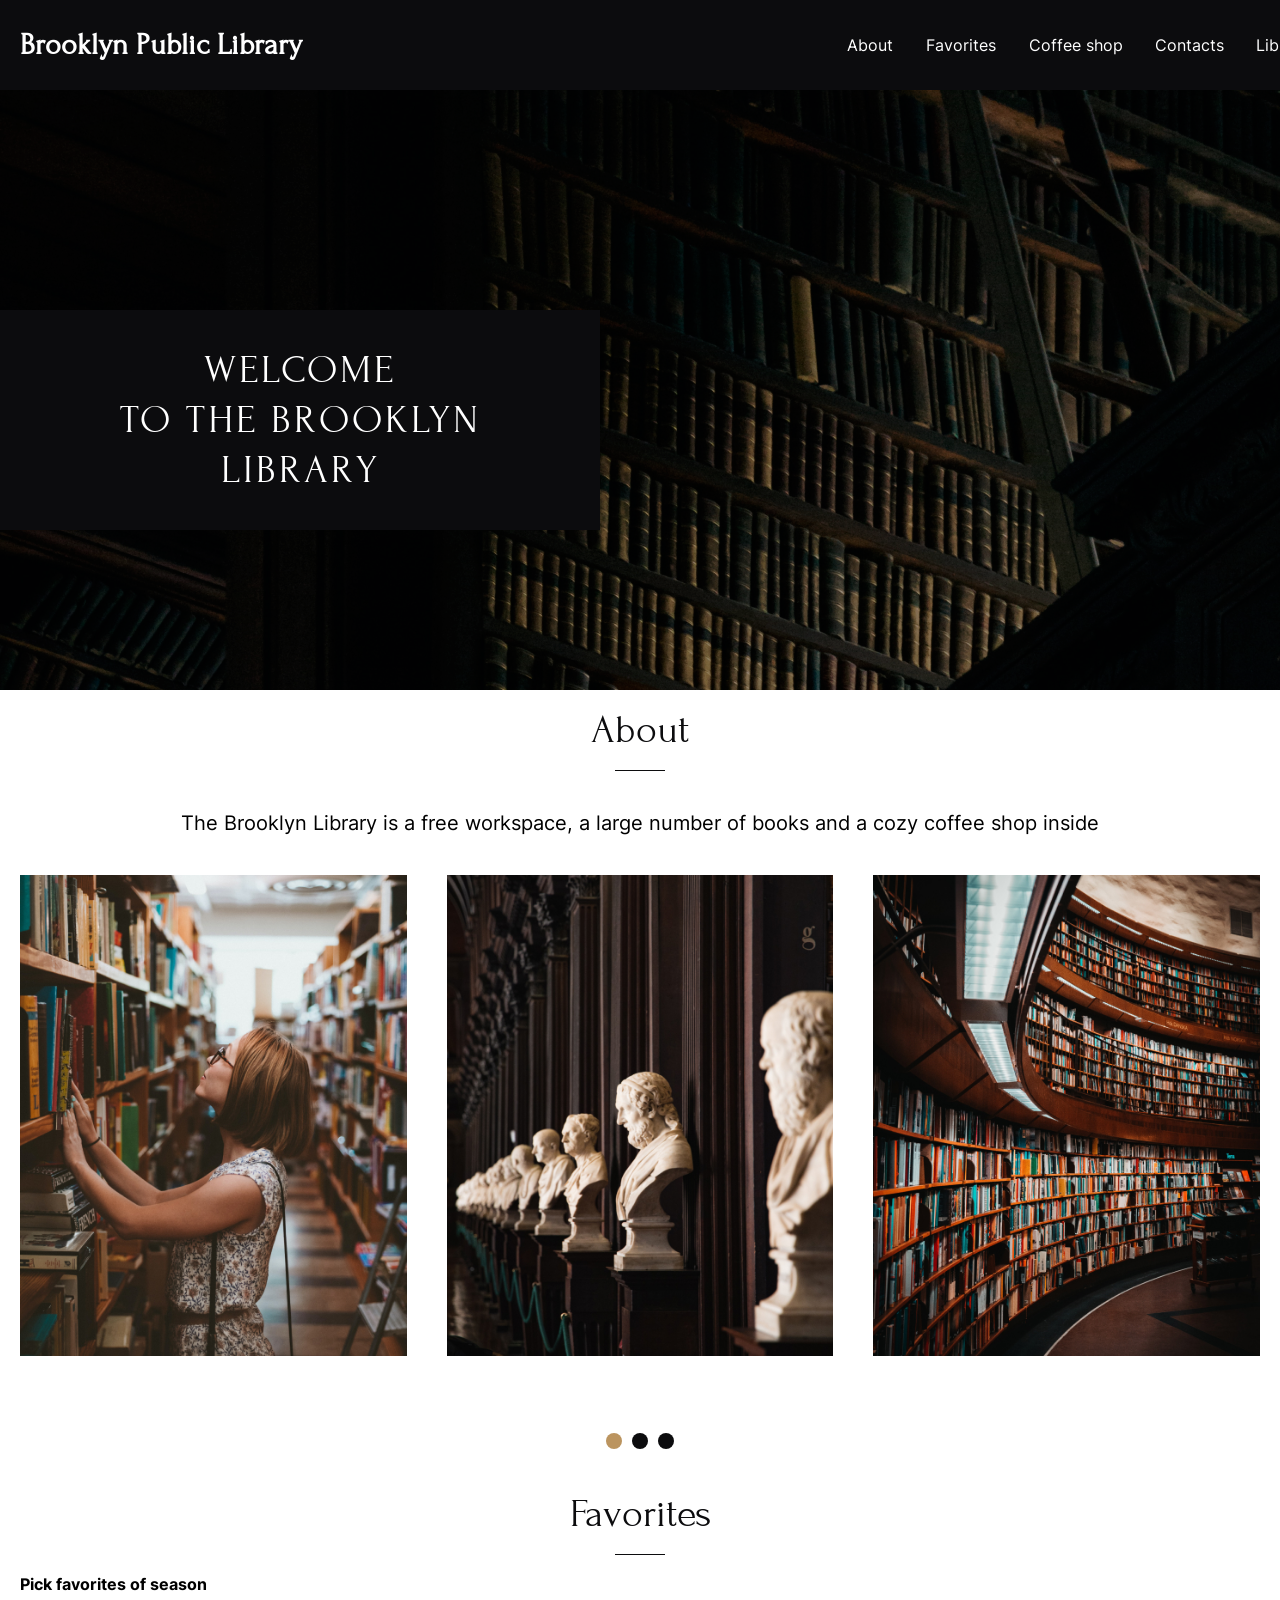
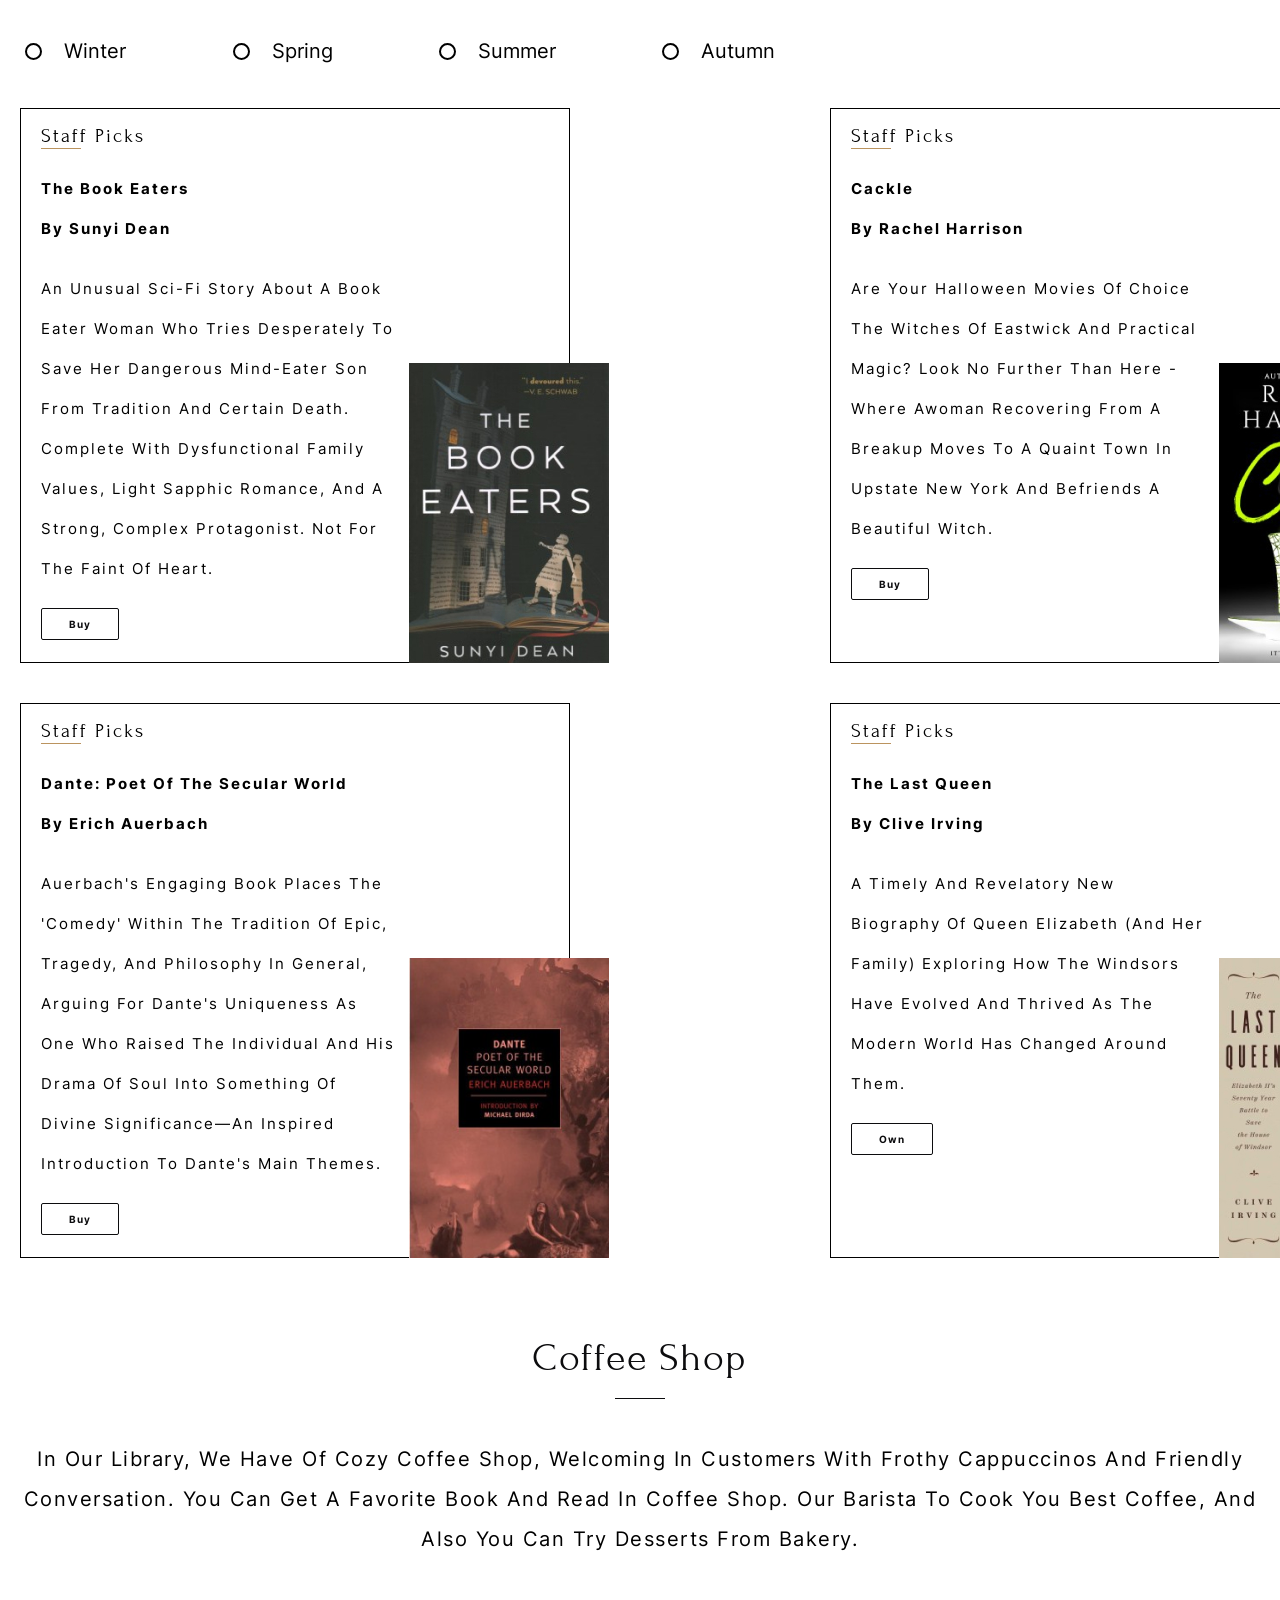
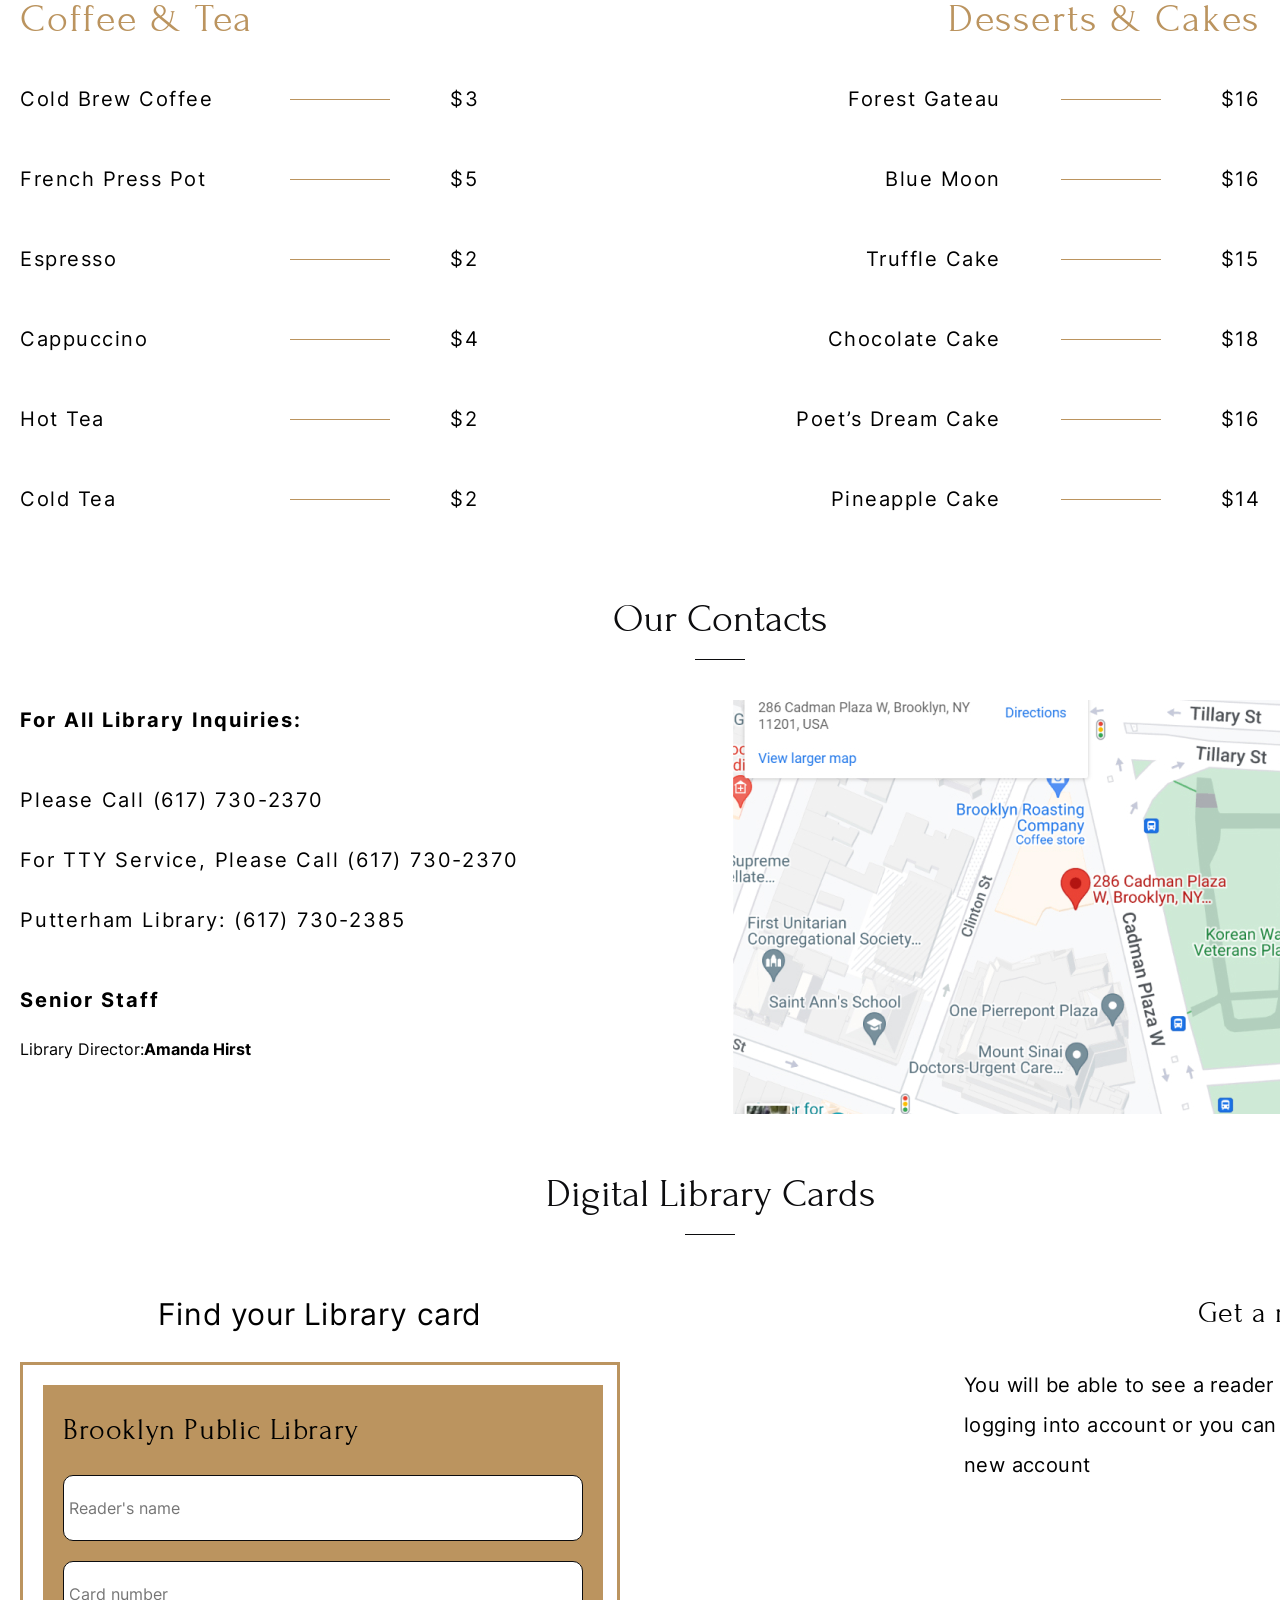
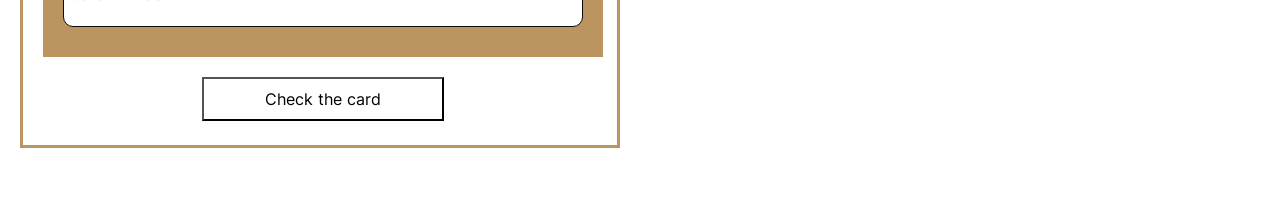
==== commit 86c8dc61: "feat: form in library_card" ====
--- a/library/index.html
+++ b/library/index.html
@@ -617,6 +617,47 @@
         </div>
     </section>
 
+    <section class="LibraryCards">
+        <div class="about-text">
+            <h2>
+                Digital Library Cards
+            </h2>
+            <div class="main_line">
+                </line>
+            </div>
+        
+        </div>
+        <div class="find_card">
+            <div class="library_card">
+                <h4>Find your Library card</h4>
+                    <div class="whire_bg">
+                    <div class="gold_bg">
+                        <form id="library-card-form">
+                            <div class="form-group">
+                                <label for="Brooklyn Public Library">Brooklyn Public Library</label>
+                                <input type="Reader's name " id="name" name="name" pattern="[A-Za-z0-9-]+" placeholder="Reader's name " required>
+                                <input type="text" id="surname" name="surname" pattern="[A-Za-z0-9-]+" placeholder="Card number " required>
+                            </div>
+                            <div class="form-buttons center-block">
+                                <button a href="#!" type="Check_the_card" id="Check_the_card-button">Check the card</button>
+                            </div>
+                        </form>
+                    </div>
+           
+                    </div>
+            </div>
+            <div class="get_a_card">
+                <p>Get a reader card</p>
+                <span>You will be able to see a reader card after logging into 
+                    account or you can register a new account</span>
+            </div>
+            <div class="buttons center-block">
+                <button a href="#!" type="sign_up" id="sign_up">Sign Up</button>
+            </div>
+        </div>
+
+    </section>
+
     </main>
 
 </body>
--- a/library/css/style.css
+++ b/library/css/style.css
@@ -466,8 +466,8 @@
 }
 .book_items {
     position: absolute;
-        bottom: -1px;
-        right: -40px;
+    bottom: -1px;
+    right: -40px;
 }
 .second_book_text_none {
     display: flex;
@@ -590,3 +590,167 @@
 }
 
 /* Our Contacts style end */
+
+/* Digital Library Cards style start */
+
+.LibraryCards {
+    display: block;
+    width: 1420px;
+    height: 628px;
+}
+.find_card {
+    width: 600px;
+    height: 386px;
+    flex-shrink: 0;
+    padding:  0 20px;
+    margin-top: 61px;
+    display: flex;
+    justify-content: space-between;
+}
+.library_card {
+    display: block;
+}
+.find_card h4 {
+    font-family: Inter;
+    font-size: 30px;
+    font-weight: 400;
+    letter-spacing: 0.6px;
+    text-align: center;
+    margin-bottom: 30px;
+}
+.gold_bg {
+    width: 560px;
+    height: 272px;
+    flex-shrink: 0;
+    background: #BB945F;
+    padding: 20px 20px;
+}
+.whire_bg {
+    width: 600px;
+    height: 386px;
+    flex-shrink: 0;
+    border: 3px solid #BB945F;
+    background: #FFF;
+    padding: 20px;
+}
+/* start form style */
+
+.form-group {
+    margin-bottom: 10px;
+}
+
+.form-group label {
+    display: block;
+    color: #000;
+    font-family: Forum;
+    font-size: 30px;
+    font-weight: 400;
+    line-height: 50px;
+    letter-spacing: 0.6px;
+    margin-bottom: 20px;
+
+}
+
+.form-group input {
+    width: 300px;
+    padding: 5px;
+    border-radius: 2px;
+    border: 1px solid #0C0C0E;
+    margin-bottom: 20px;
+    border-radius: 10px;
+    background: #FFF;
+    width: 100%;
+    width: 520px;
+    height: 66px;
+}
+
+.form-buttons {
+    display: inline-flex;
+    align-items: flex-end;
+    padding: 20px 139px;
+    margin-bottom: 10px;   
+}
+
+.form-buttons button {
+    width: 100px;
+    background-color: #FFF;
+    
+}
+
+
+#Check_the_card-button {
+    color: #000;
+    width: 242px;
+    height: 44px;
+    padding: 10px 40px;
+    cursor: pointer;
+    transition: 0.2s;
+ }
+
+#Check_the_card-button:hover {
+    background-color: #FFF;
+    font-weight: bold;
+    transition: 0.3s linear;
+
+}
+.get_a_card {
+    display: block;
+    width: 456px;
+    height: 253px;
+    flex-shrink: 0;
+    margin-left: 344px;
+    
+}
+.get_a_card p {
+    color: #000;
+    text-align: center;
+    font-family: Forum;
+    font-size: 30px;
+    font-style: normal;
+    font-weight: 400;
+    line-height: normal;
+    letter-spacing: 0.6px;
+    text-align: right;
+    margin-bottom: 35px;
+}
+.get_a_card span {
+    color: #000;
+    text-align: right;
+    font-family: Inter;
+    font-size: 20px;
+    font-style: normal;
+    font-weight: 400;
+    line-height: 40px; 
+    letter-spacing: 0.4px;
+    text-align: right;
+    margin-bottom: 35px;
+}
+.buttons {
+    display: flex;
+        width: 75px;
+        height: 30px;
+        padding: 10px 0px;
+border-radius: 2px;
+    border: 1px solid #0C0C0E;
+}
+
+
+#sign_up-button {
+    color: #000;
+    width: 242px;
+    height: 44px;
+    padding: 10px 40px;
+    cursor: pointer;
+    transition: 0.2s;
+}
+
+#sign_up:hover {
+    background-color: #FFF;
+    font-weight: bold;
+    transition: 0.3s linear;
+
+}
+
+
+/* end form style */
+/* Digital Library Cards style end */
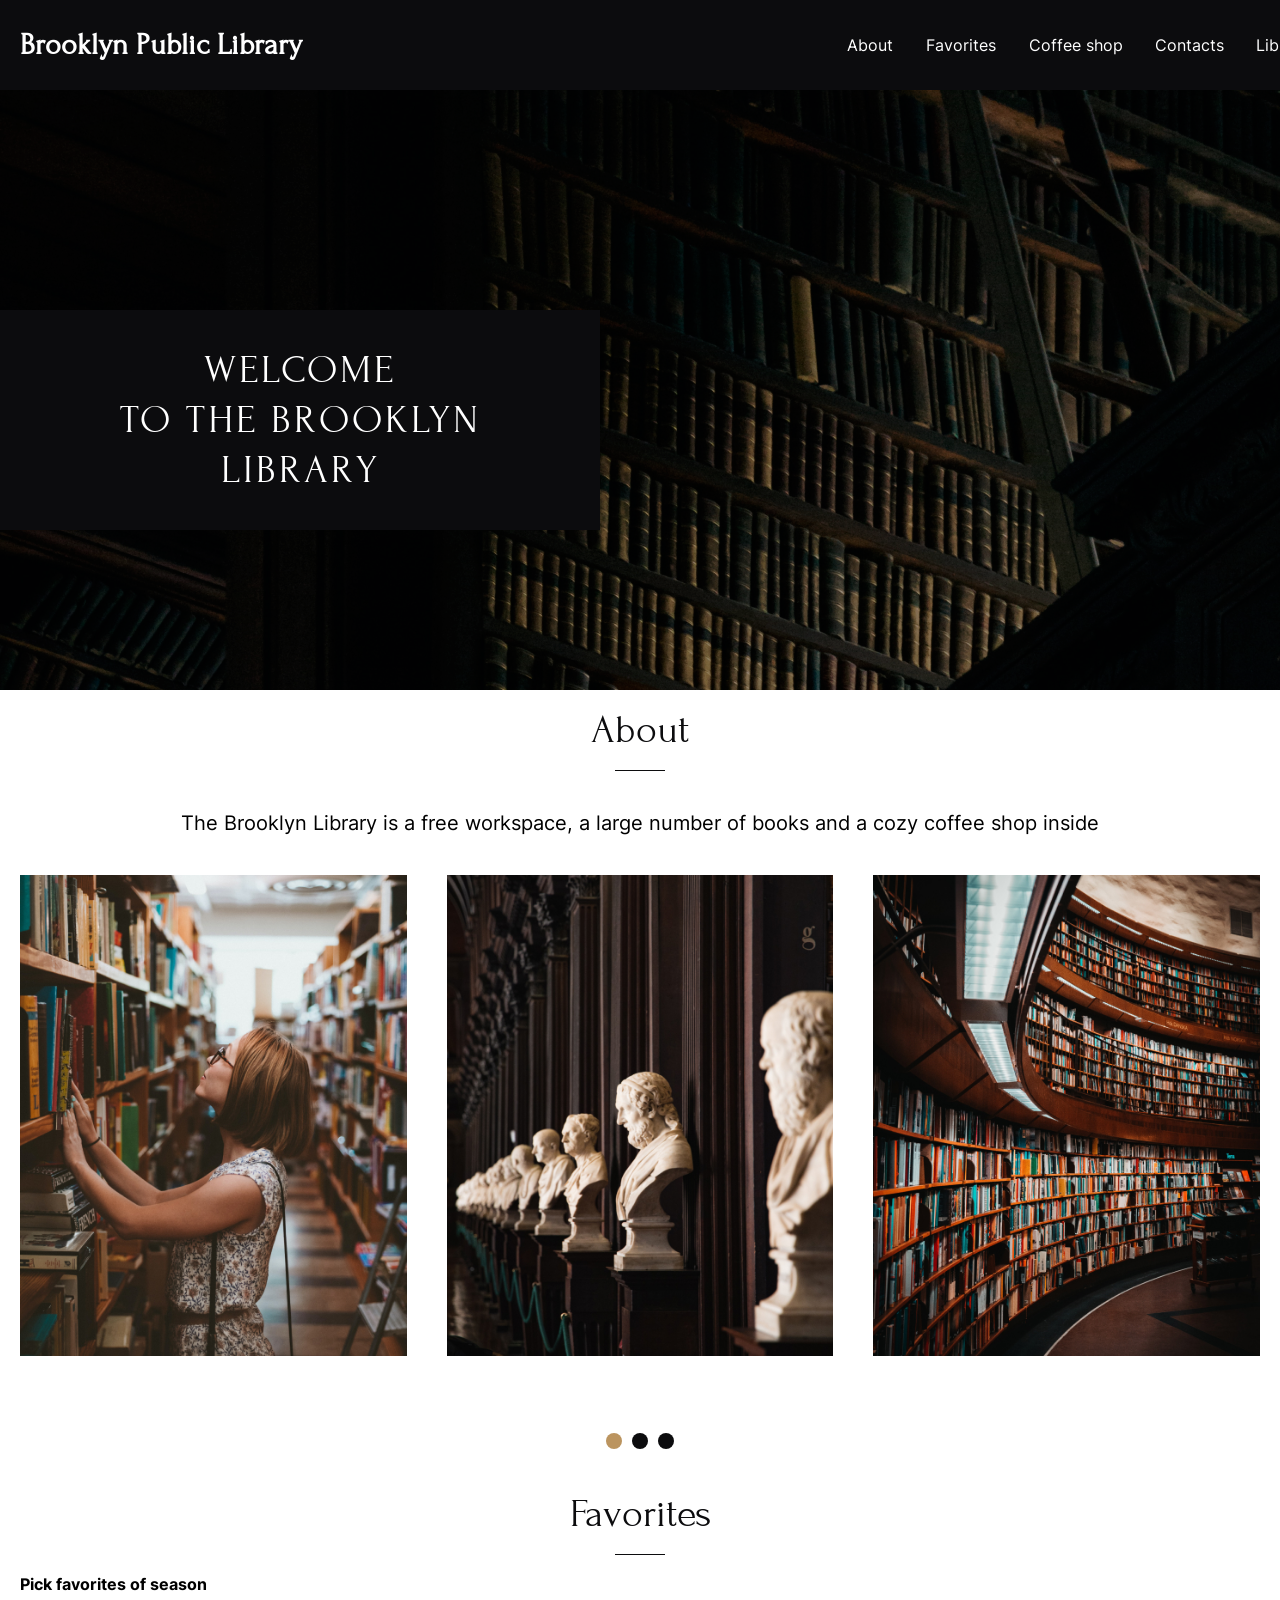
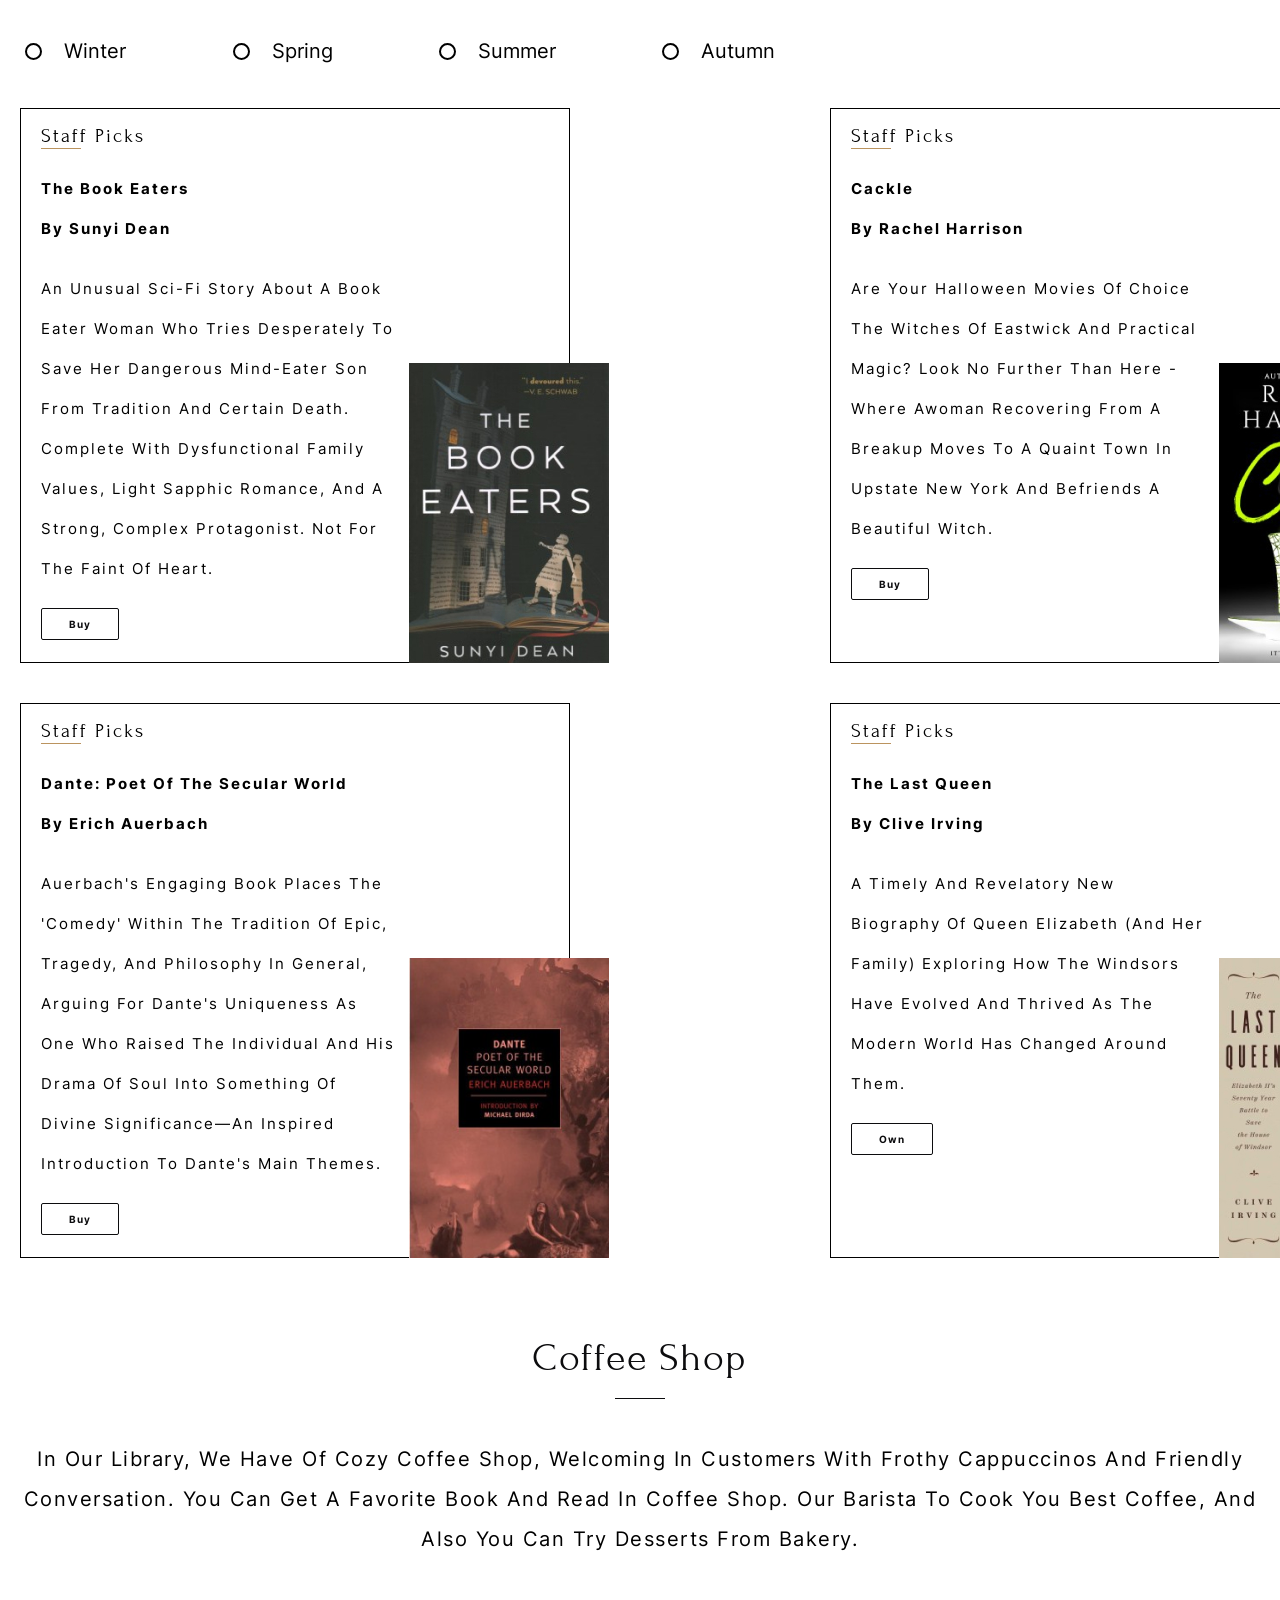
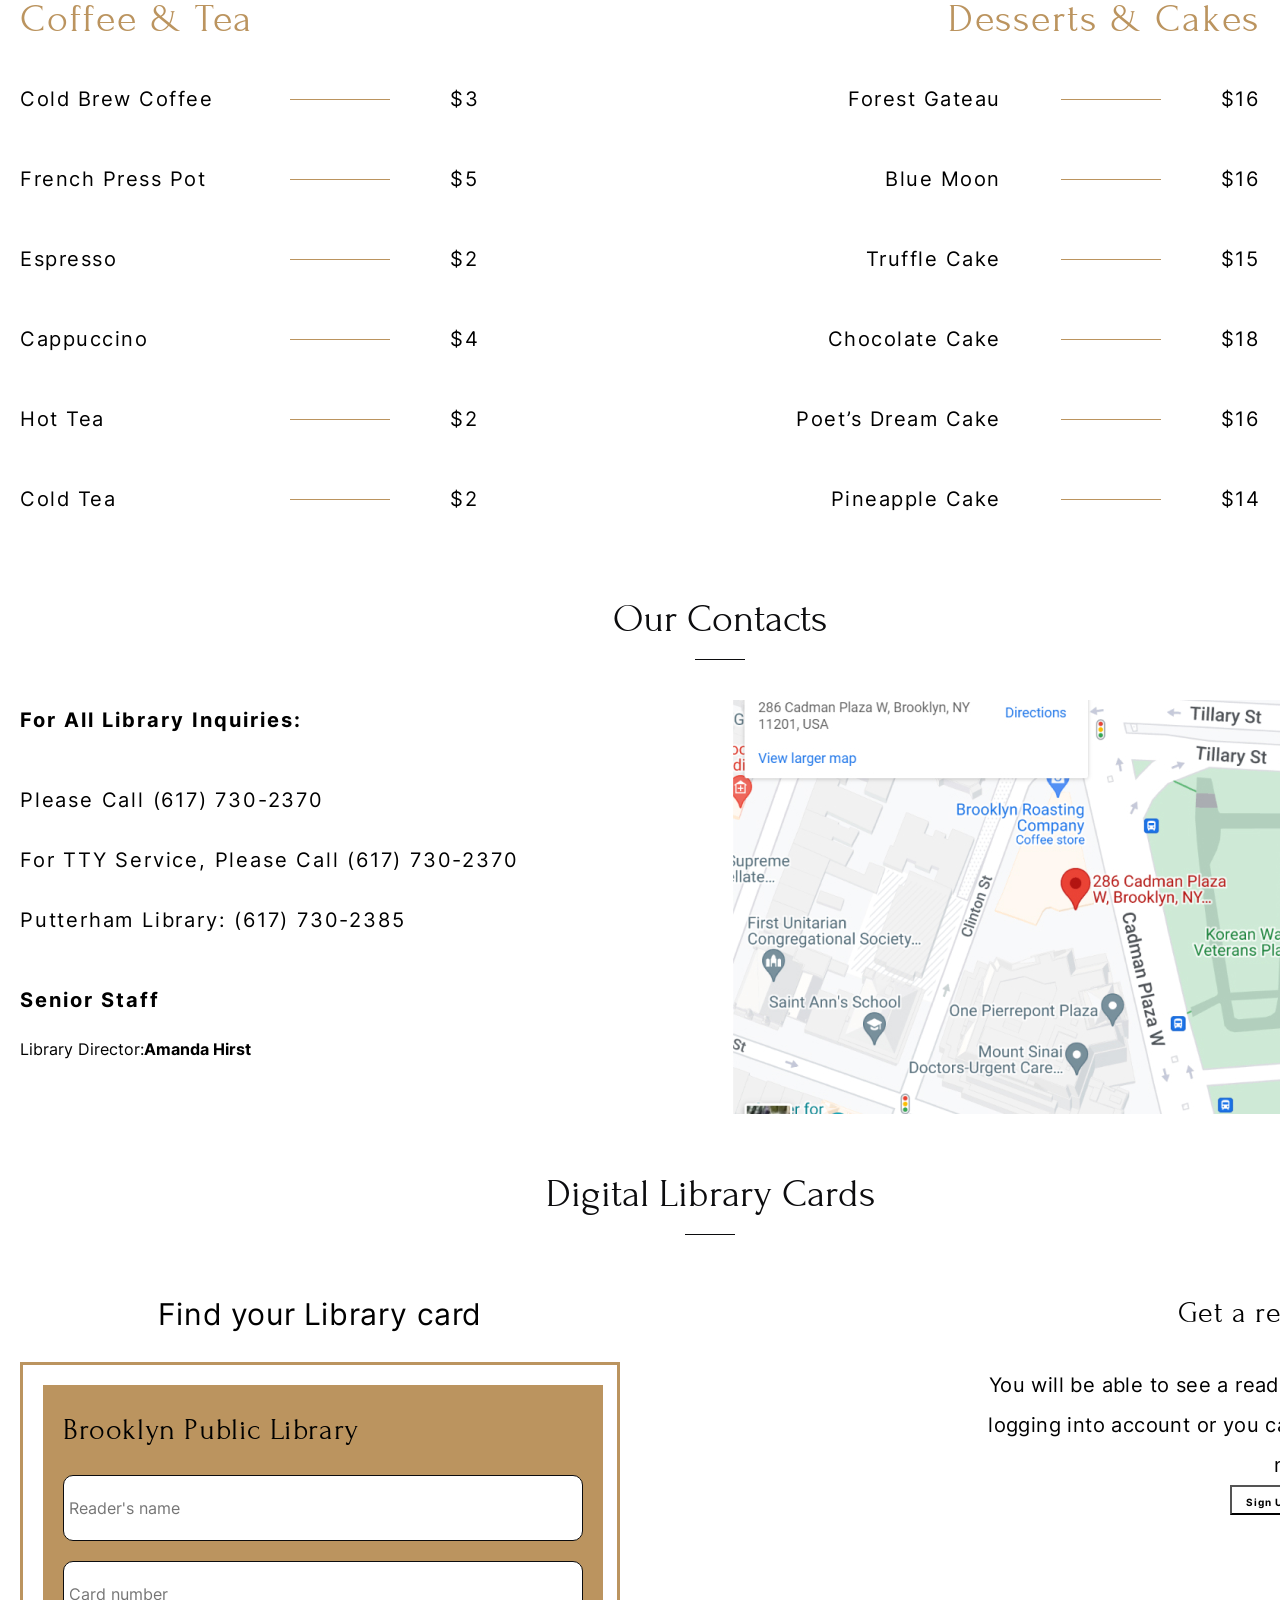
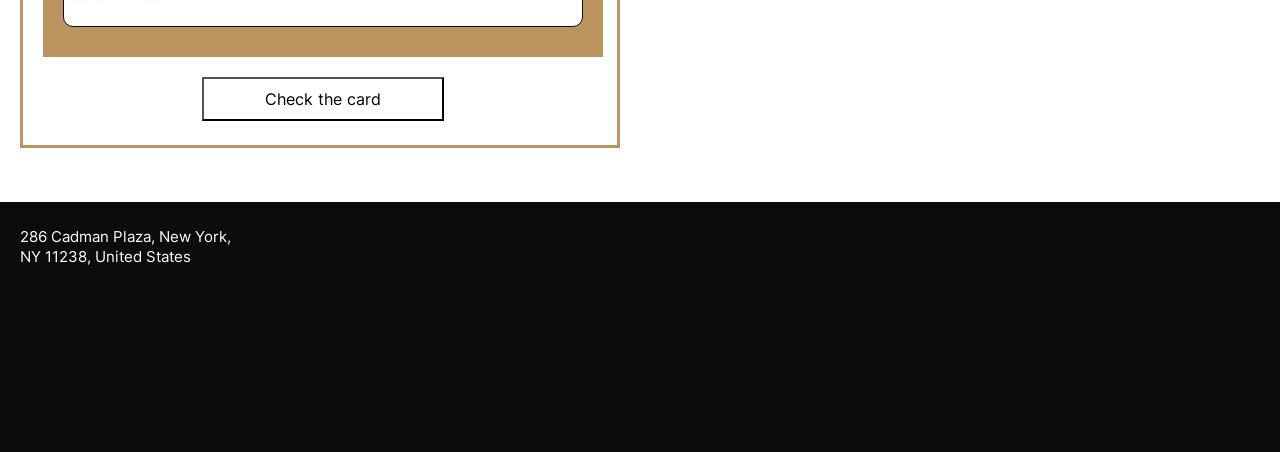
==== commit 74c121e6: "feat: section librarycards" ====
--- a/library/index.html
+++ b/library/index.html
@@ -647,18 +647,35 @@
                     </div>
             </div>
             <div class="get_a_card">
-                <p>Get a reader card</p>
-                <span>You will be able to see a reader card after logging into 
-                    account or you can register a new account</span>
-            </div>
-            <div class="buttons center-block">
-                <button a href="#!" type="sign_up" id="sign_up">Sign Up</button>
+                <div class="get_card_text">
+                    <p>Get a reader card</p>
+                    <span>You will be able to see a reader card after logging into 
+                        account or you can register a new account</span>
+                </div>
+                    <div class="form_buttonn">
+                        <div class="buttonn ">
+                            <button a href="#!" type="sign_up" id="sign_up-buttonn"><span>Sign Up</span></button>
+                        </div>
+                        <div class="buttonn">
+                            <button a href="#!" type="log_in" id="log_in-buttonn"><span>Log in</span></button>
+                        </div>
+                </div>
             </div>
         </div>
 
     </section>
 
     </main>
-
+<footer class="footer">
+    <div class="Frame_6">
+        <div class="frame_6_p">
+            <p>
+                286 Cadman Plaza, New York, NY 11238, United States
+            </p>
+        </div>
+
+    </div>
+
+</footer>
 </body>
 </html>
--- a/library/css/style.css
+++ b/library/css/style.css
@@ -599,7 +599,6 @@
     height: 628px;
 }
 .find_card {
-    width: 600px;
     height: 386px;
     flex-shrink: 0;
     padding:  0 20px;
@@ -693,15 +692,23 @@
     transition: 0.3s linear;
 
 }
+
+/* form style end*/
+
+/* start style get_a_card*/
 .get_a_card {
     display: block;
     width: 456px;
     height: 253px;
     flex-shrink: 0;
-    margin-left: 344px;
     
 }
-.get_a_card p {
+.get_card_text {
+    display: block;
+    text-align: right;
+
+}
+.get_card_text p {
     color: #000;
     text-align: center;
     font-family: Forum;
@@ -710,10 +717,10 @@
     font-weight: 400;
     line-height: normal;
     letter-spacing: 0.6px;
+    margin-bottom: 35px;
     text-align: right;
-    margin-bottom: 35px;
-}
-.get_a_card span {
+}
+.get_card_text span {
     color: #000;
     text-align: right;
     font-family: Inter;
@@ -722,35 +729,112 @@
     font-weight: 400;
     line-height: 40px; 
     letter-spacing: 0.4px;
-    text-align: right;
     margin-bottom: 35px;
 }
-.buttons {
-    display: flex;
-        width: 75px;
-        height: 30px;
-        padding: 10px 0px;
-border-radius: 2px;
-    border: 1px solid #0C0C0E;
-}
-
-
-#sign_up-button {
-    color: #000;
-    width: 242px;
-    height: 44px;
-    padding: 10px 40px;
+.form_buttonn {
+    display: flex;
+    justify-content: space-between;
+    width: 170px;
+    margin: 0;
+    margin-left: auto;
+   
+}
+.buttonn {
+    display: flex;
+    width: 75px;
+    height: 30px;
     cursor: pointer;
     transition: 0.2s;
-}
-
-#sign_up:hover {
+    
+}
+.buttonn button {
+    width: 100px;
+    background-color: #FFF;
+
+}
+.buttonn span {
+    font-size: 10px;
+    font-style: normal;
+    font-weight: 700;
+    line-height: normal;
+    letter-spacing: 1px;
+    margin: 0;
+ }
+#sign_up-buttonn {
+    color: #000;
+    width: 242px;
+}
+
+#sign_up-buttonn:hover {
     background-color: #FFF;
     font-weight: bold;
     transition: 0.3s linear;
-
-}
-
-
+    cursor: pointer;
+
+}
+.button::after {
+    width: 100%;
+    border-radius: 2px;
+    border: 1px solid #0C0C0E;
+}
+#log_in-buttonn {
+    color: #000;
+    width: 242px;
+}
+
+#log_in-buttonn:hover {
+    background-color: #FFF;
+    font-weight: bold;
+    transition: 0.3s linear;
+    cursor: pointer;
+
+}
+#Profile-buttonn {
+    color: #000;
+    width: 242px;
+}
+
+#Profile-buttonn:hover {
+    background-color: #FFF;
+    font-weight: bold;
+    transition: 0.3s linear;
+    cursor: pointer;
+
+}
+.footer {
+    display: block;
+    background-color: #0C0C0E;
+    width: 1440px;
+    height: 250px;
+    flex-shrink: 0;
+}
 /* end form style */
+
+
+/* footer style start */
+.Frame_6 {
+    display: flex;
+    width: 1400px;
+    height: 90px;
+    flex-direction: column;
+    justify-content: center;
+    align-items: flex-start;
+    gap: 10px;
+    flex-shrink: 0;
+    padding: 20px;
+}
+.frame_6_p {
+    width: 229px;
+    flex-shrink: 0;
+}
+.frame_6_p p {
+    color: #FFF;
+    font-family: Inter;
+    font-size: 15px;
+    font-style: normal;
+    font-weight: 400;
+    line-height: 20px;
+} 
+
+/* footer style end */
 /* Digital Library Cards style end */
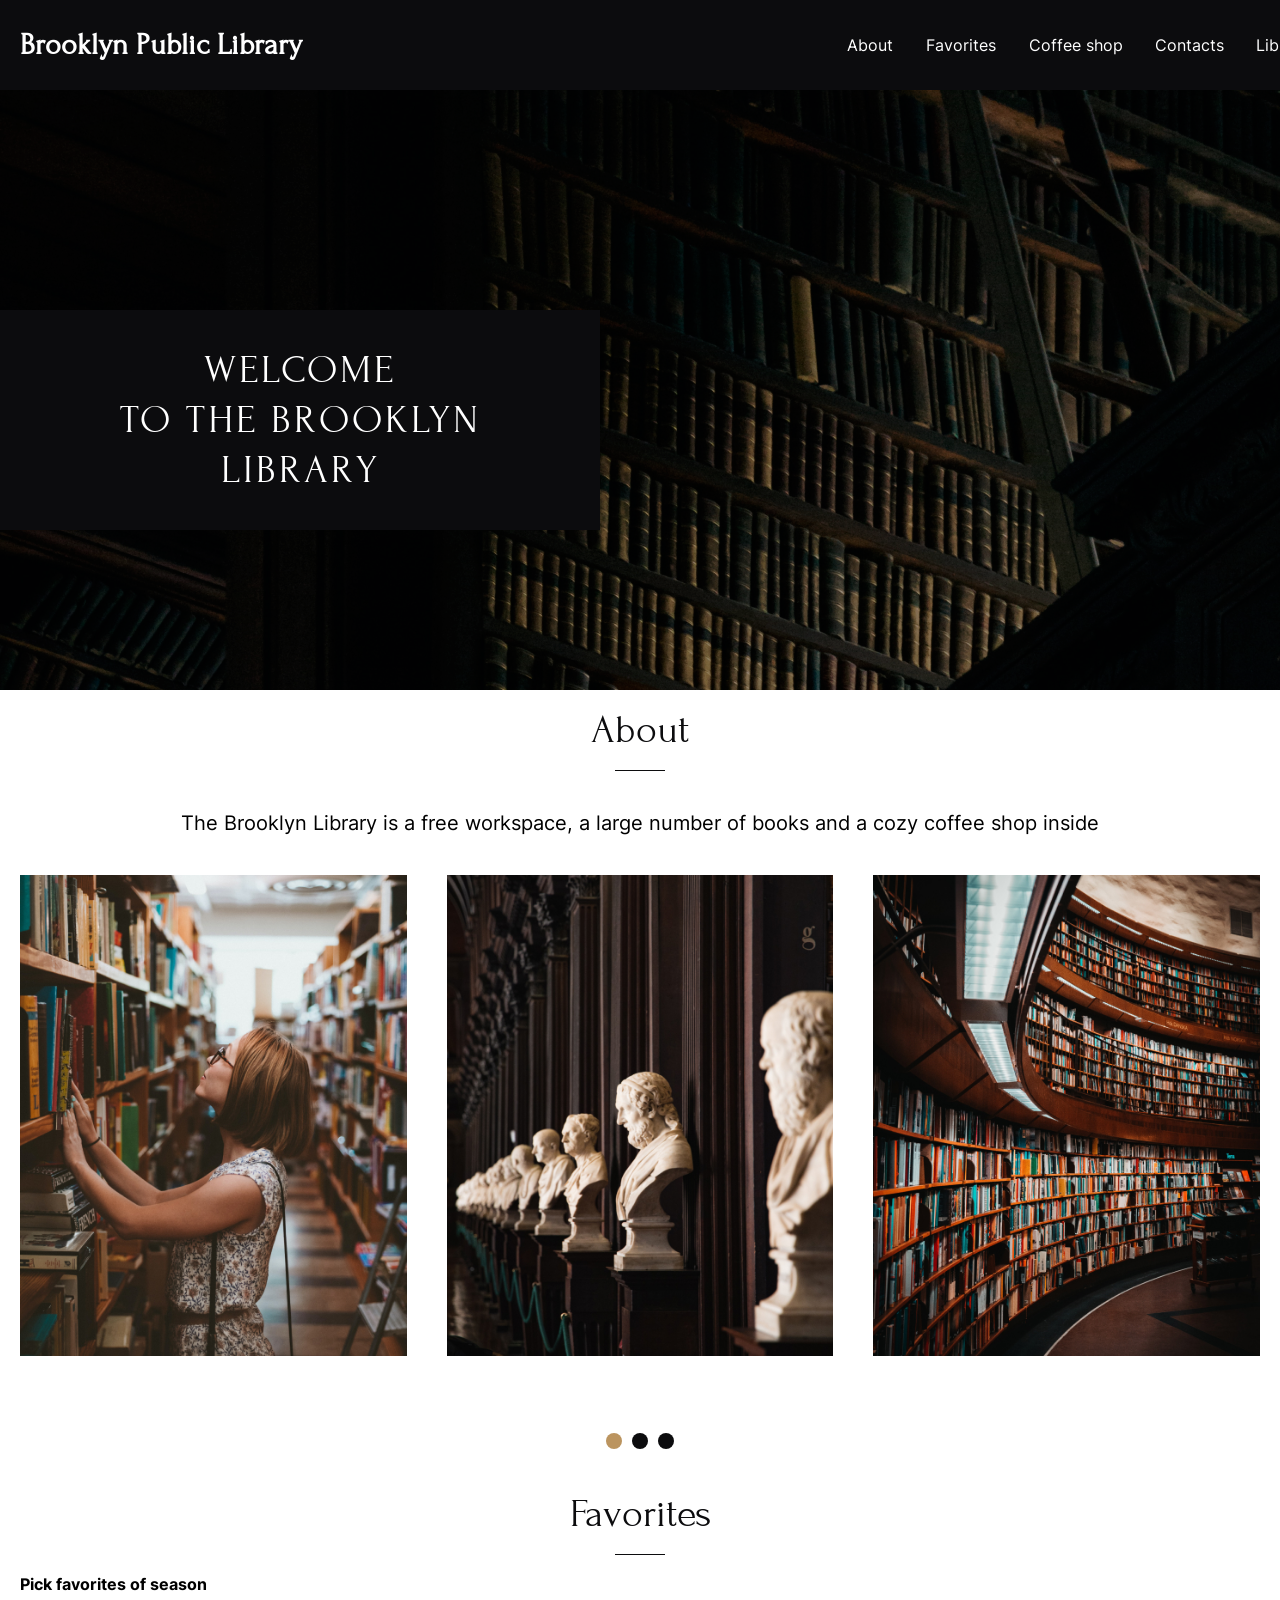
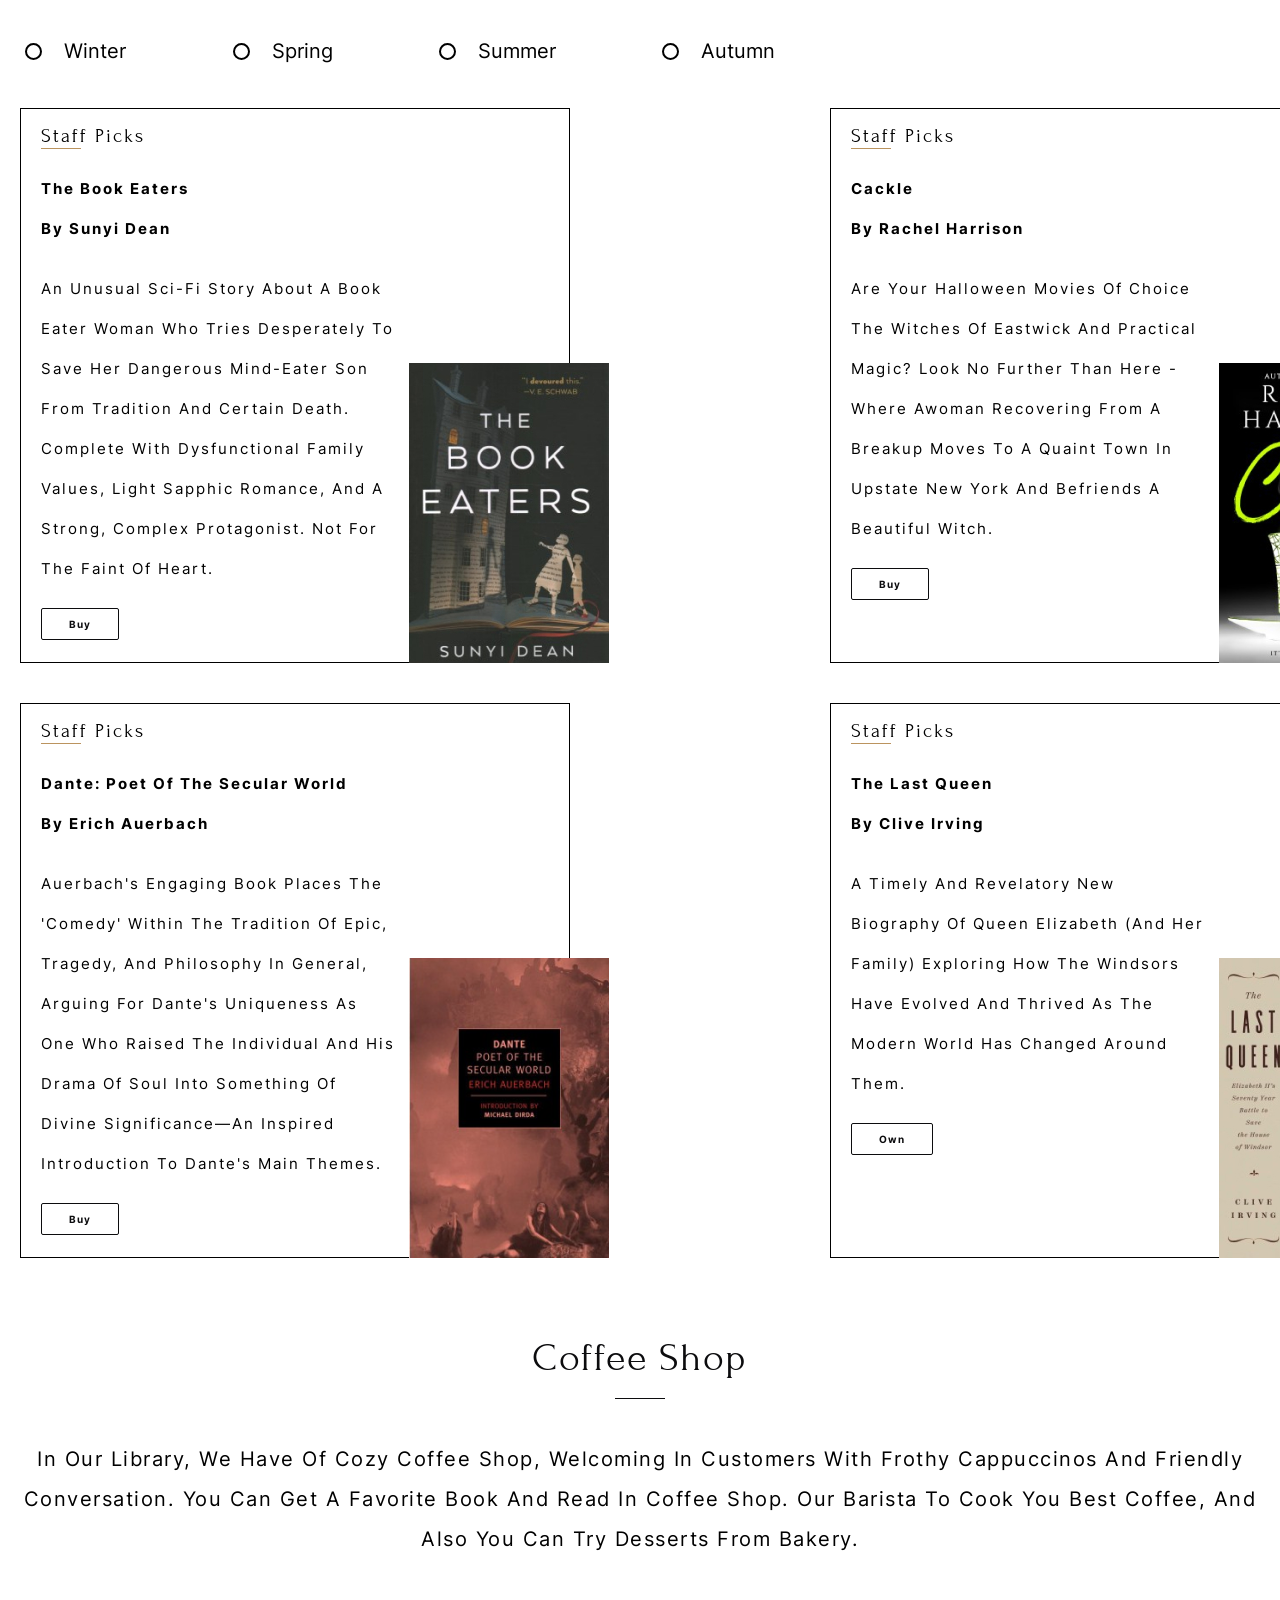
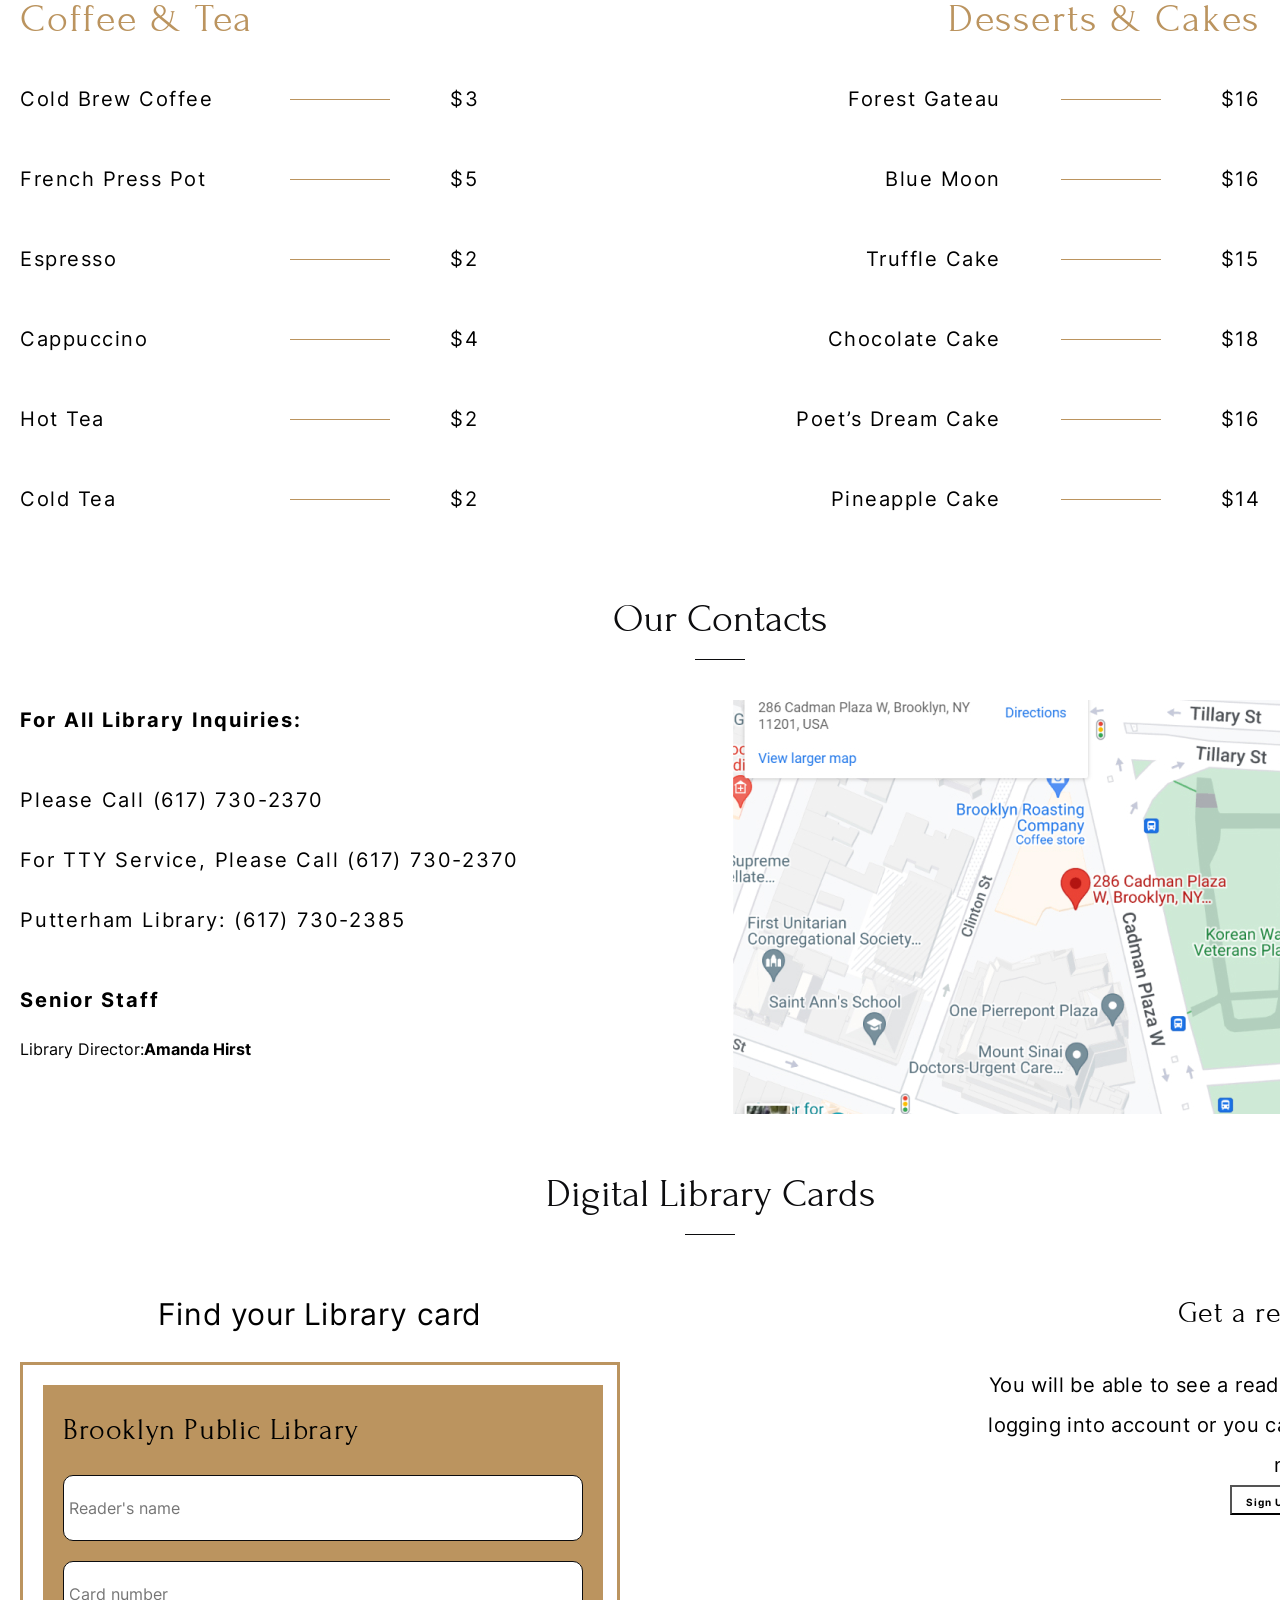
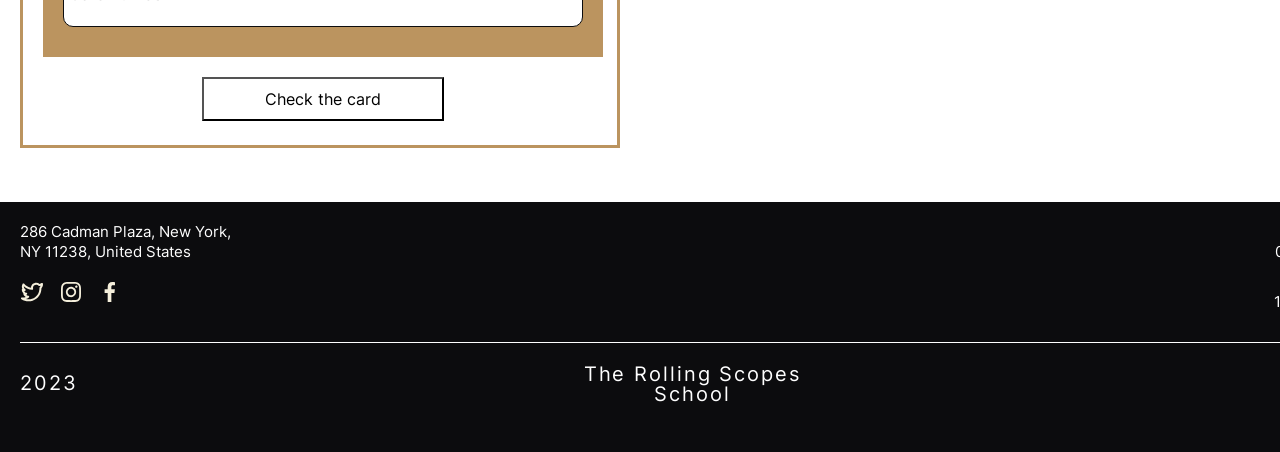
==== commit 7431d02d: "feat: add footer" ====
--- a/library/index.html
+++ b/library/index.html
@@ -668,12 +668,49 @@
     </main>
 <footer class="footer">
     <div class="Frame_6">
-        <div class="frame_6_p">
+        <div class="frame_5">
+            <div class="frame_5_Mon-Fri">
             <p>
                 286 Cadman Plaza, New York, NY 11238, United States
             </p>
-        </div>
-
+            </div>
+            <div class="frame_5_Mon-Fri_right">
+            <p>
+                Mon - Fri<br>
+                08:00 am - 07:00 pm
+            </p>
+            </div>
+        </div>
+
+        <div class="frame_4">
+            <div class="social_media">
+                <img src="../library/img/svg/u_twitter-alt.svg" alt="twitter">
+                <img src="../library/img/svg/u_instagram.svg" alt="instagram">
+                <img src="../library/img/svg/u_facebook-f.svg" alt="facebook">
+            </div>
+            <div class="sat-sun">
+                <p>Sat - Sun<br>
+                10:00 am - 06:00 pm</p>
+            </div>
+        </div>
+    </div>
+    <div class="line_3"></div>
+
+    <div class="footer-rss">
+        
+        <div class="yers">
+            2023
+        </div>
+        <div class="rs-school">
+            <p>
+                The Rolling Scopes School
+            </p>
+        </div>
+        <div class="username">
+            <p>
+                Username
+            </p>
+        </div>
     </div>
 
 </footer>
--- a/library/css/style.css
+++ b/library/css/style.css
@@ -801,33 +801,43 @@
     cursor: pointer;
 
 }
+
+/* end form style */
+
+
+/* footer style start */
 .footer {
     display: block;
     background-color: #0C0C0E;
     width: 1440px;
     height: 250px;
     flex-shrink: 0;
-}
-/* end form style */
-
-
-/* footer style start */
+    padding: 20px;
+}
 .Frame_6 {
     display: flex;
     width: 1400px;
-    height: 90px;
     flex-direction: column;
     justify-content: center;
     align-items: flex-start;
     gap: 10px;
     flex-shrink: 0;
-    padding: 20px;
-}
-.frame_6_p {
+ 
+}
+.frame_5 {
+    display: flex;
+    width: 1400px;
+    height: 40px;
+    justify-content: center;
+    align-items: flex-start;
+    gap: 1022px;
+    flex-shrink: 0;
+    margin: 0;
+}
+.frame_5_Mon-Fri {
     width: 229px;
-    flex-shrink: 0;
-}
-.frame_6_p p {
+}
+.frame_5_Mon-Fri p {
     color: #FFF;
     font-family: Inter;
     font-size: 15px;
@@ -835,6 +845,83 @@
     font-weight: 400;
     line-height: 20px;
 } 
+.frame_5_Mon-Fri_right {
+    width: 149px;
+}
+.frame_5_Mon-Fri_right p {
+    color: #FFF;
+    font-family: Inter;
+    font-size: 15px;
+    font-style: normal;
+    font-weight: 400;
+    line-height: 20px;
+    text-align: right;
+}
+.frame_4 {
+    display: flex;
+    justify-content: center;
+    align-items: center;
+    gap: 1147px;
+}
+.social_media {
+    display: flex;
+    width: 102px;
+    height: 24px;
+    justify-content: center;
+    align-items: flex-start;
+    gap: 15px;
+}
+.sat-sun {
+    width: 149px;
+}
+.sat-sun p {
+    color: #FFF;
+    text-align: right;
+    font-family: Inter;
+    font-size: 15px;
+    font-style: normal;
+    font-weight: 400;
+    line-height: 20px;
+}
+.line_3 {
+    width: 1400px;
+    height: 1px;
+    background: #FFF;
+    margin: 30px 0;
+}
+.footer-rss {
+    display: flex;
+    justify-content: space-between;
+    width: 1400px;
+    height: 22px;
+    flex-shrink: 0;
+    color: #FFF;
+    text-align: center;
+    font-family: Inter;
+    font-size: 20px;
+    font-style: normal;
+    font-weight: 400;
+    line-height: 100%;
+    letter-spacing: 1.9px;
+}
+.rs-school {
+    display: flex;
+    width: 300px;
+    height: 22px;
+    flex-direction: column;
+    justify-content: center;
+    flex-shrink: 0;
+}
+
+.username {
+    display: flex;
+    width: 113px;
+    height: 22px;
+    flex-direction: column;
+    justify-content: center;
+    flex-shrink: 0;
+}
+
 
 /* footer style end */
 /* Digital Library Cards style end */
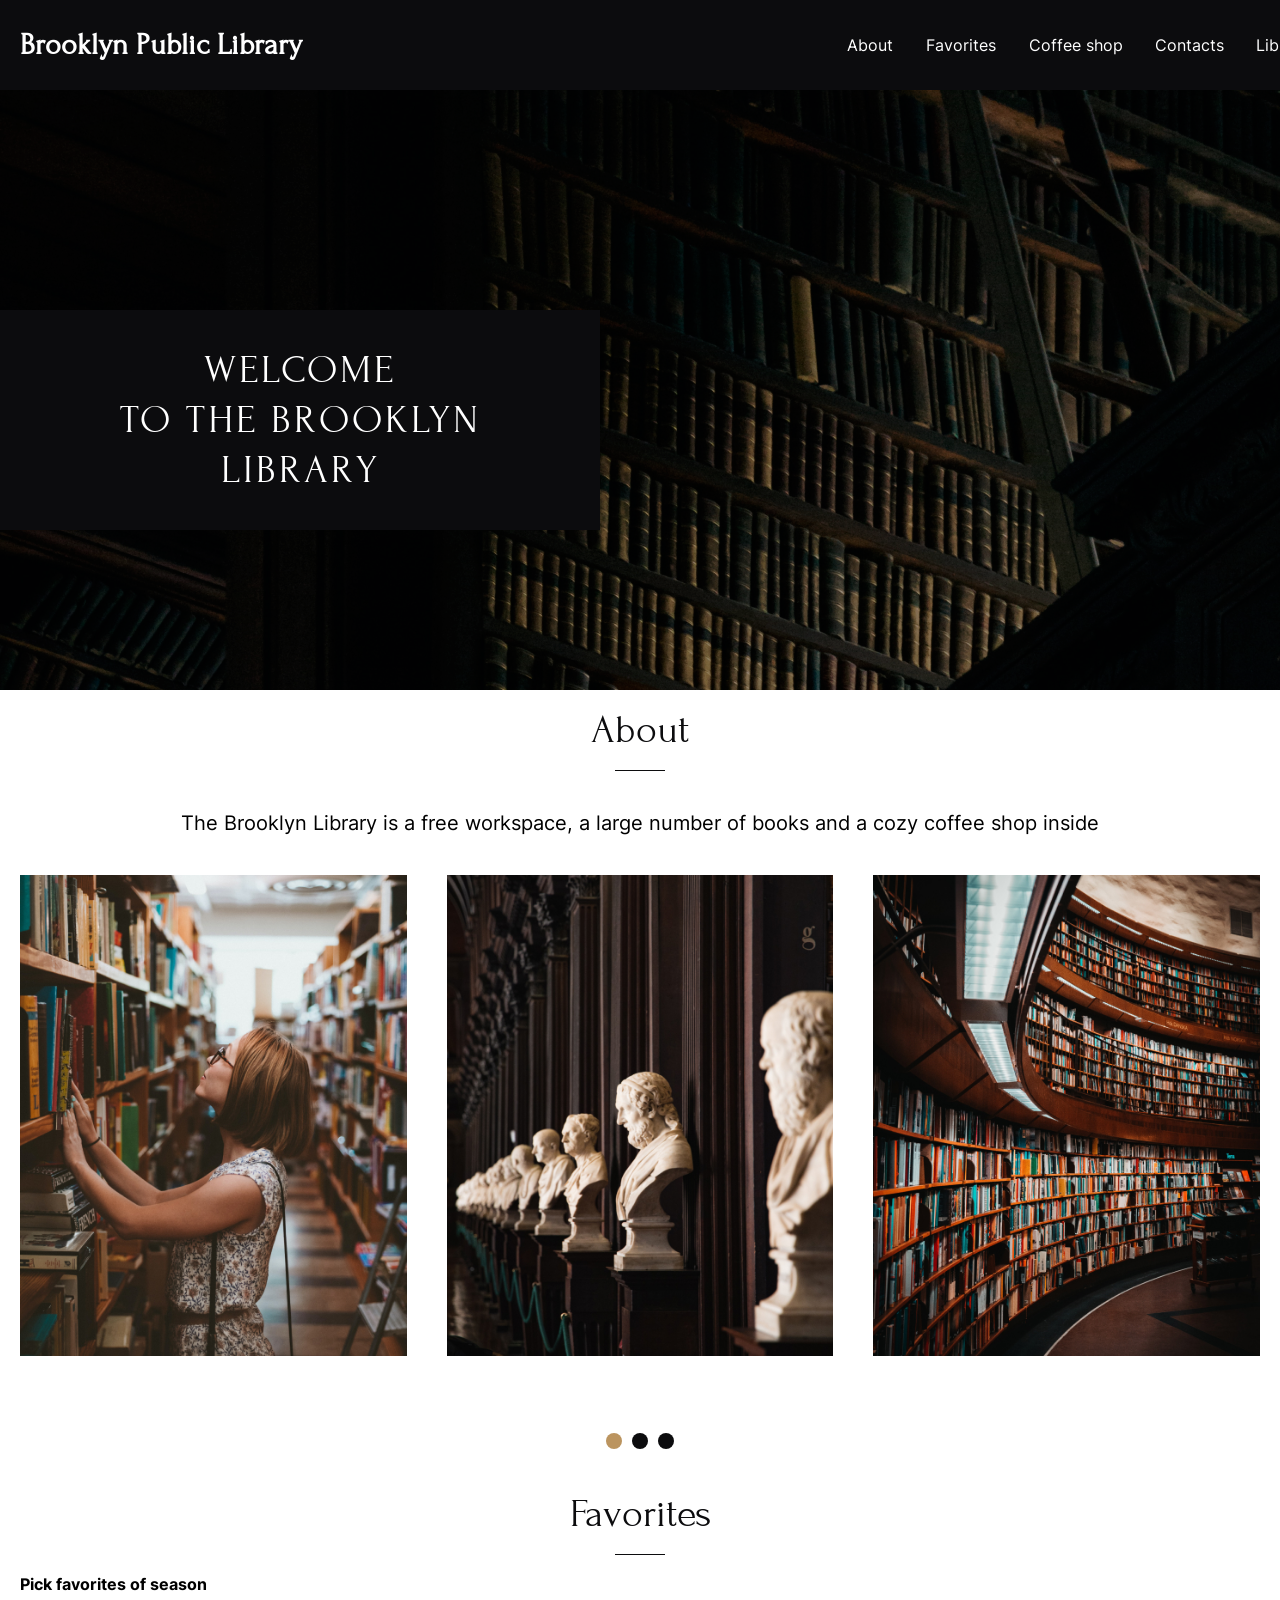
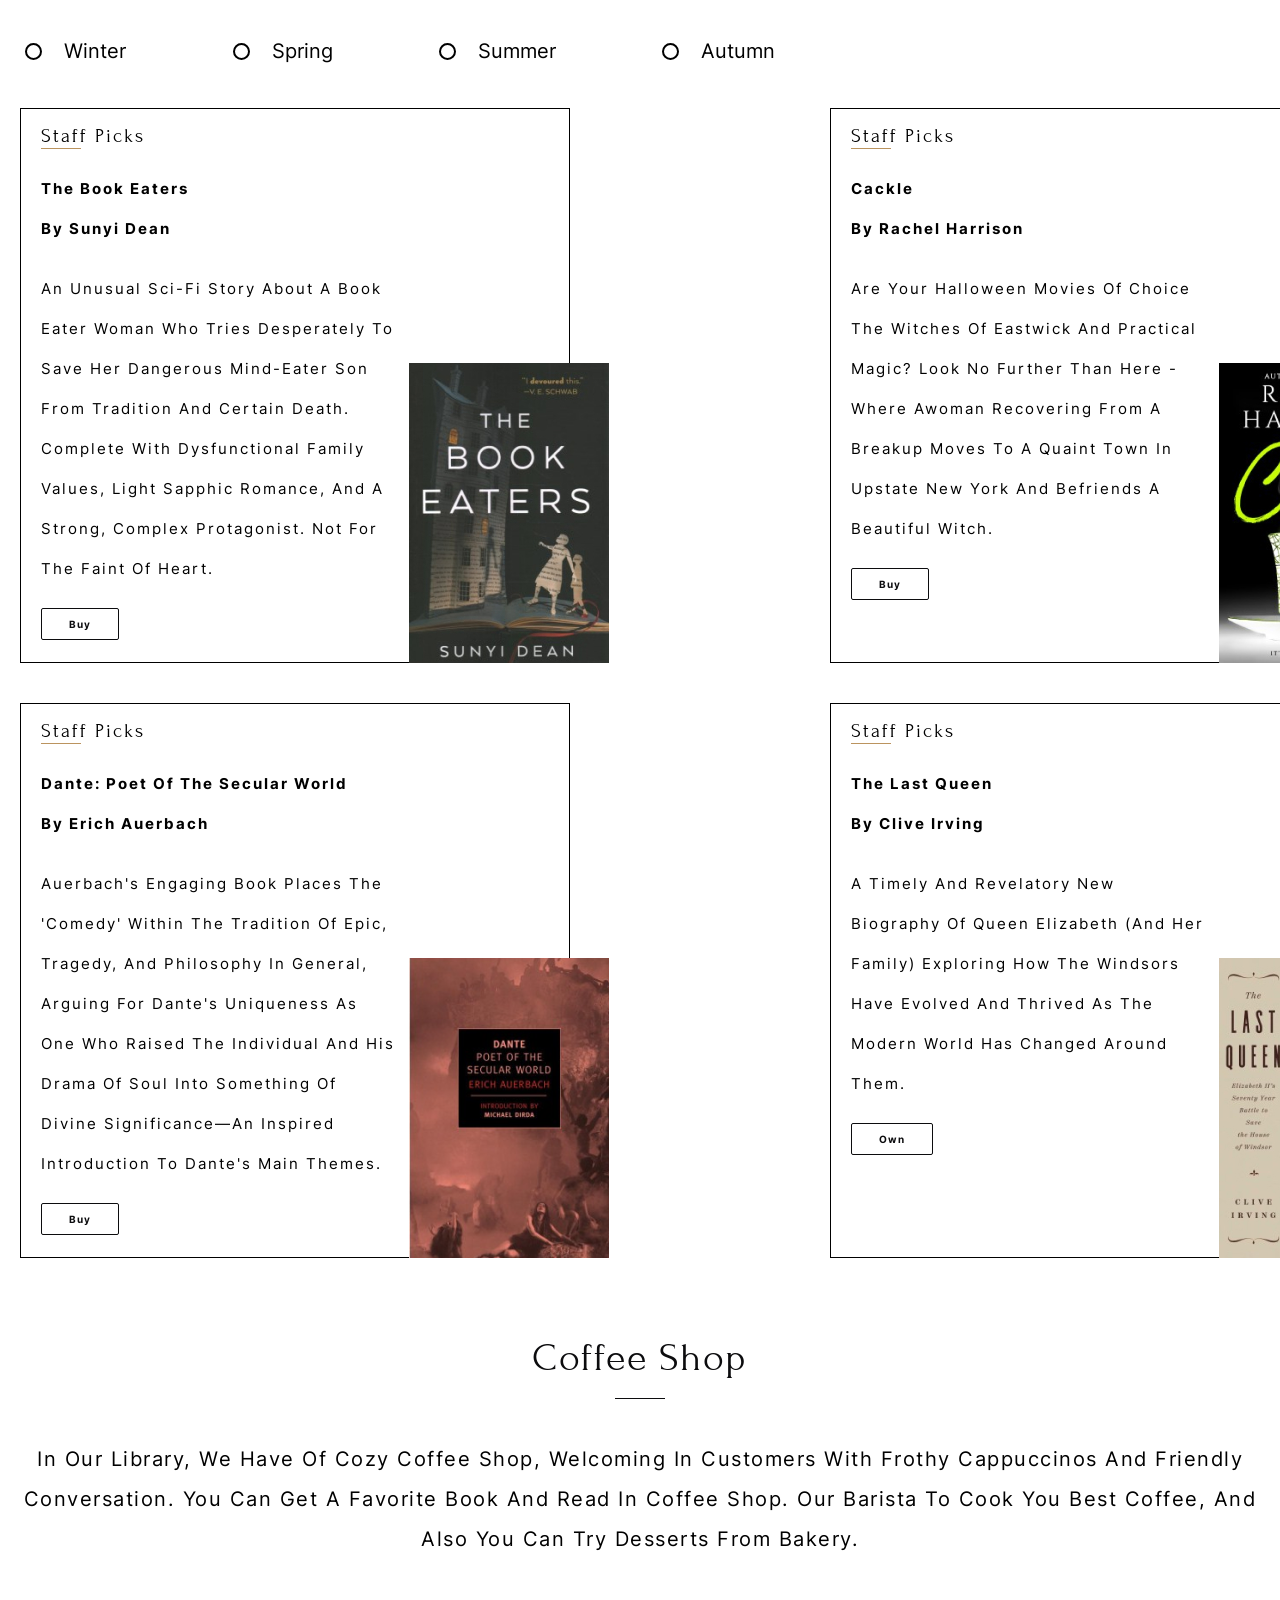
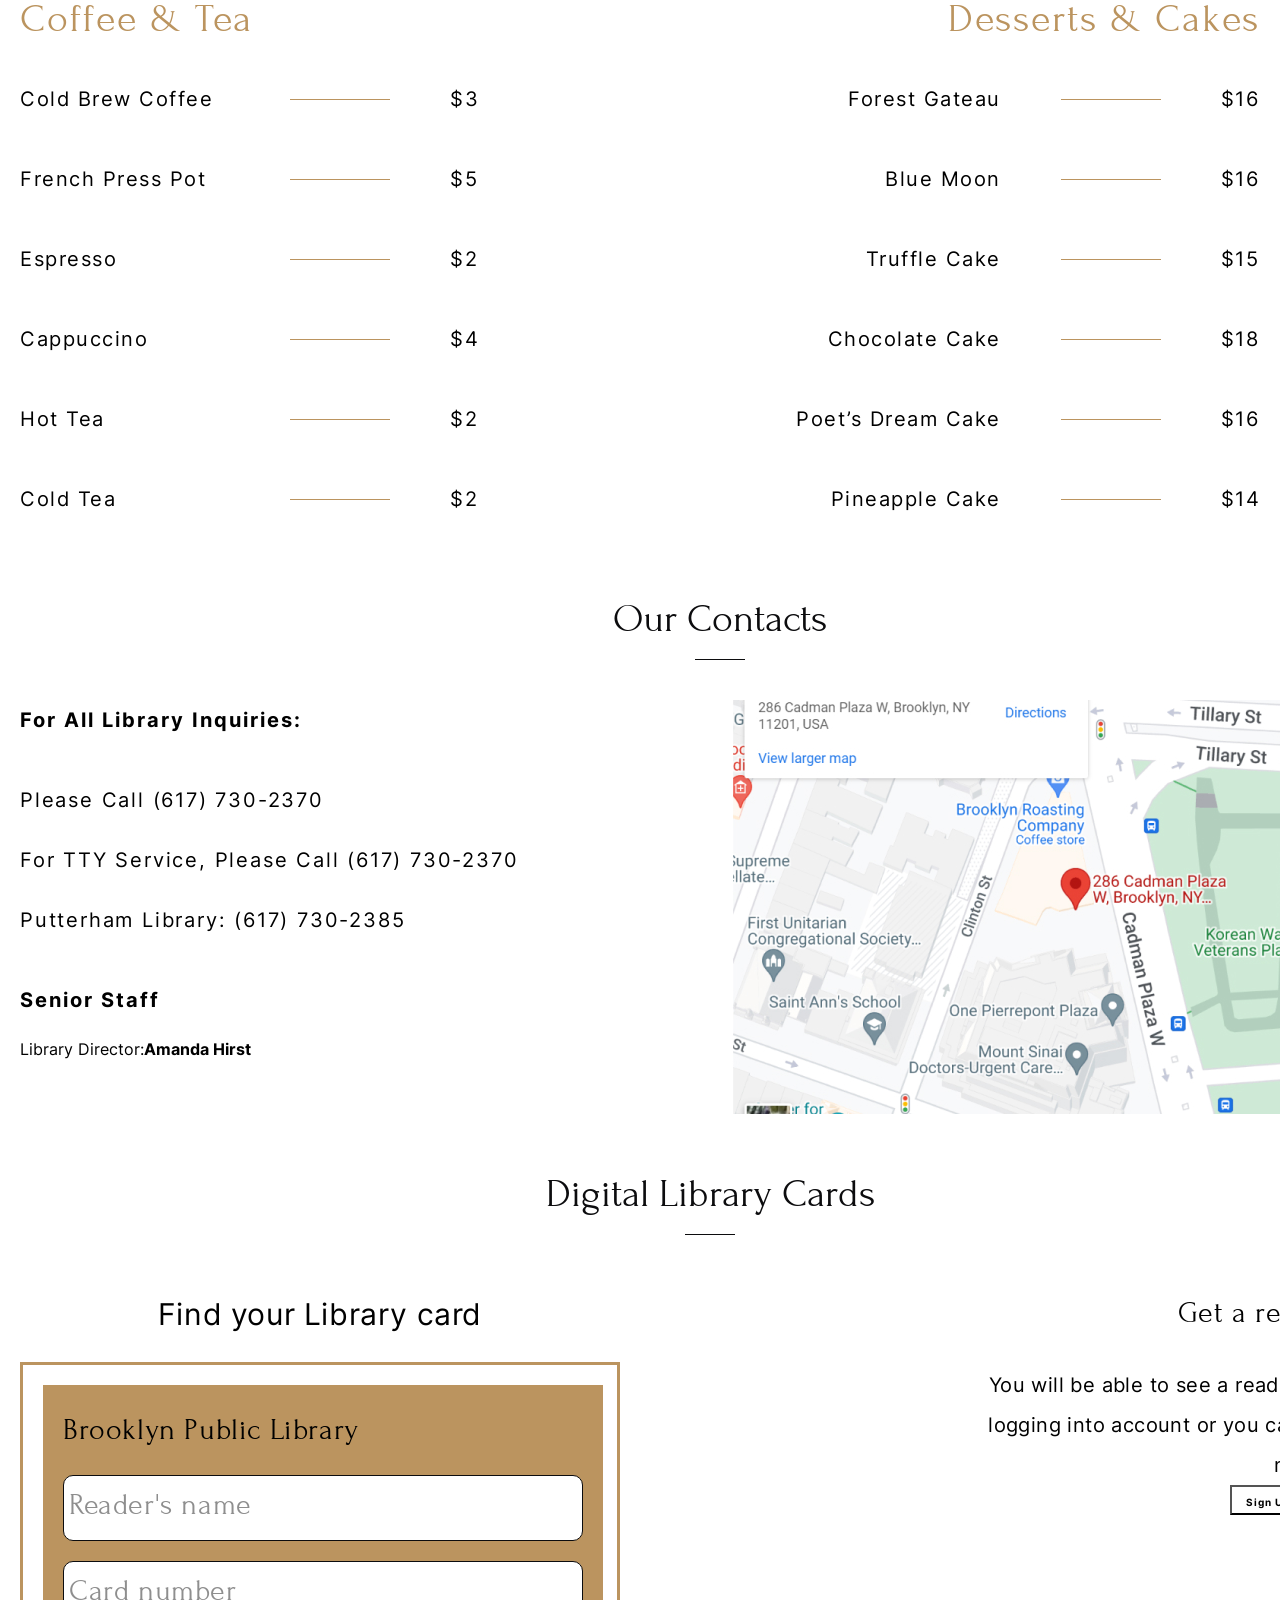
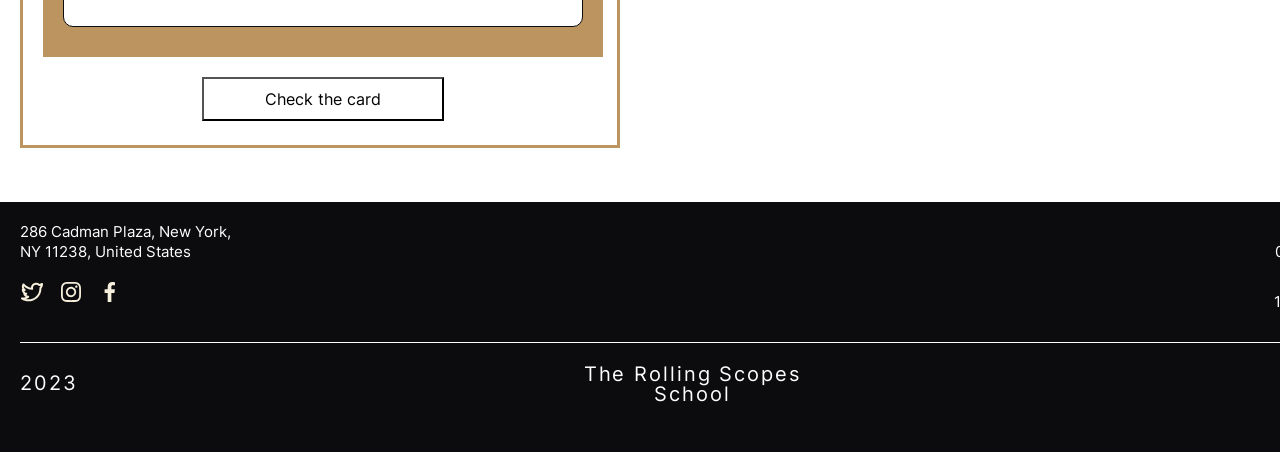
==== commit 1837b090: "feat: bugs fixed in validator" ====
--- a/library/index.html
+++ b/library/index.html
@@ -70,7 +70,7 @@
                     About
 
                 </h2>
-                <div class="main_line"> </line>
+                <div class="main_line"> </div>
             </div>
                 <p class="main_about_p">
                     The Brooklyn Library is a free workspace, a large number of books and a cozy coffee shop inside
@@ -107,7 +107,7 @@
                 <h2>
                     Favorites                        
                 </h2>
-            <div class="main_line"></line>
+            <div class="main_line"></div>
             </div>
             
             <div class="Pick_favorites_text">
@@ -140,9 +140,8 @@
             <div class="second_book">
                 <div class="second_book_text">
                     <div class="bg-description">
-                        <span>Staff Picks
-                            <div class="line"></div>
-                        </span>
+                        <span>Staff Picks</span>
+                            <div class="line"></div>
                         <h3>The Book Eaters<br>
                         By Sunyi Dean</h3>
                         <p>
@@ -154,15 +153,14 @@
                         <div class="button">
                             <a href="#" class="button">Buy</a>
                             <div class="book_items">
-                                <img src="../library/img/svg/Favorites/The Book Eaters.jpg" alt="The Book Eaters">
-                            </div>
-                        </div>
-                    </div>
-
-                    <div class="bg-description">
-                        <span>Staff Picks
-                            <div class="line"></div>
-                        </span>
+                                <img src="../library/img/svg/Favorites/TheBookEaters.jpg" alt="The Book Eaters">
+                            </div>
+                        </div>
+                    </div>
+
+                    <div class="bg-description">
+                        <span>Staff Picks</span>
+                            <div class="line"></div>
                         <h3>Cackle<br>
                         By Rachel Harrison</h3>
                         <p>
@@ -173,7 +171,7 @@
                         <div class="button">
                             <a href="#" class="button">Buy</a>
                             <div class="book_items">
-                                <img src="../library/img/svg/Favorites/Rachel harrison.jpg" alt="Rachel harrison">
+                                <img src="../library/img/svg/Favorites/Rachelharrison.jpg" alt="Rachel harrison">
                             </div>
                         </div>
                     </div>
@@ -181,9 +179,8 @@
             
                 <div class="second_book_text">
                     <div class="bg-description">
-                        <span>Staff Picks
-                            <div class="line"></div>
-                        </span>
+                        <span>Staff Picks</span>
+                            <div class="line"></div>
                         <h3>Dante: Poet of the Secular World<br>
                         By Erich Auerbach</h3>
                         <p>
@@ -201,9 +198,8 @@
                     </div>
                     
                     <div class="bg-description">
-                        <span>Staff Picks
-                            <div class="line"></div>
-                        </span>
+                        <span>Staff Picks</span>
+                            <div class="line"></div>
                         <h3>The Last Queen<br>
                         By Clive Irving</h3>
                         <p>
@@ -214,7 +210,7 @@
                         <div class="button">
                             <a href="#" class="button">Own</a>
                             <div class="book_items">
-                                <img src="../library/img/svg/Favorites/The Last Queen.jpg" alt="Dante: Poet of the Secular World">
+                                <img src="../library/img/svg/Favorites/TheLastQueen.jpg" alt="Dante: Poet of the Secular World">
                             </div>
                         </div>
                     </div>
@@ -223,9 +219,8 @@
 
                 <div class="second_book_text_none">
                     <div class="bg-description">
-                        <span>Staff Picks
-                            <div class="line"></div>
-                        </span>
+                        <span>Staff Picks</span>
+                            <div class="line"></div>
                         <h3>The Body<br>
                         By Stephen King</h3>
                         <p>
@@ -237,15 +232,14 @@
                         <div class="button">
                             <a href="#" class="button">Buy</a>
                             <div class="book_items">
-                                <img src="../library/img/svg/Favorites/By Stephen King.jpg" alt="By Stephen King">
-                            </div>
-                        </div>
-                    </div>
-                
-                    <div class="bg-description">
-                        <span>Staff Picks
-                            <div class="line"></div>
-                        </span>
+                                <img src="../library/img/svg/Favorites/ByStephenKing.jpg" alt="By Stephen King">
+                            </div>
+                        </div>
+                    </div>
+                
+                    <div class="bg-description">
+                        <span>Staff Picks</span>
+                            <div class="line"></div>
                         <h3>Carry: A Memoir of Survival on Stolen Land<br>
                         By Toni Jenson</h3>
                         <p>
@@ -265,9 +259,8 @@
 
                 <div class="second_book_text_none">
                     <div class="bg-description">
-                        <span>Staff Picks
-                            <div class="line"></div>
-                        </span>
+                        <span>Staff Picks</span>
+                            <div class="line"></div>
                         <h3>TDays of Distraction<br>
                         By Alexandra Chang</h3>
                         <p>
@@ -278,15 +271,14 @@
                         <div class="button">
                             <a href="#" class="button">Buy</a>
                             <div class="book_items">
-                                <img src="../library/img/svg/Favorites/Days of Distraction.jpg" alt="TDays of Distraction By Alexandra Chang">
-                            </div>
-                        </div>
-                    </div>
-                
-                    <div class="bg-description">
-                        <span>Staff Picks
-                            <div class="line"></div>
-                        </span>
+                                <img src="../library/img/svg/Favorites/DaysofDistraction.jpg" alt="TDays of Distraction By Alexandra Chang">
+                            </div>
+                        </div>
+                    </div>
+                
+                    <div class="bg-description">
+                        <span>Staff Picks</span>
+                            <div class="line"></div>
                         <h3>Dominicana<br>
                         By Angie Cruz</h3>
                         <p>
@@ -307,9 +299,8 @@
 
                 <div class="second_book_text_none">
                     <div class="bg-description">
-                        <span>Staff Picks
-                            <div class="line"></div>
-                        </span>
+                        <span>Staff Picks</span>
+                            <div class="line"></div>
                         <h3>Crude: A Memoir<br>
                         By Pablo Fajardo & ​​Sophie Tardy-Joubert</h3>
                         <p>
@@ -321,16 +312,15 @@
                         <div class="button">
                             <a href="#" class="button">Buy</a>
                             <div class="book_items">
-                                <img src="../library/img/svg/Favorites/Crude: A Memoir.jpg" alt="Crude: A Memoir By Pablo Fajardo & ​​Sophie Tardy-Joubert">
-                            </div>
-                        </div>
-                    </div>
-                
-                    <div class="bg-description">
-                        <span>Staff Picks
-                            <div class="line"></div>
-                        </span>
-                        <h3>Let My People Go Surfing<br>
+                                <img src="../library/img/svg/Favorites/Crude:AMemoir.jpg" alt="Crude: A Memoir By Pablo Fajardo & ​​Sophie Tardy-Joubert">
+                            </div>
+                        </div>
+                    </div>
+                
+                    <div class="bg-description">
+                        <span>Staff Picks</span>
+                            <div class="line"></div>
+                       <h3>Let My People Go Surfing<br>
                         By Yvon Chouinard</h3>
                         <p>
                             Chouinard—climber, businessman, environmentalist—shares tales 
@@ -342,7 +332,7 @@
                         <div class="button">
                             <a href="#" class="button">Buy</a>
                             <div class="book_items">
-                                <img src="../library/img/svg/Favorites/Let My People Go Surfing.jpg" alt="Let My People Go Surfing By Yvon Chouinard">
+                                <img src="../library/img/svg/Favorites/LetMyPeopleGoSurfing.jpg" alt="Let My People Go Surfing By Yvon Chouinard">
                             </div>
                         </div>
                 
@@ -351,9 +341,8 @@
 
                 <div class="second_book_text_none">
                     <div class="bg-description">
-                        <span>Staff Picks
-                            <div class="line"></div>
-                        </span>
+                        <span>Staff Picks</span>
+                            <div class="line"></div>
                         <h3>The Octopus Museum: Poems<br>
                         By Brenda Shaughnessy</h3>
                         <p>
@@ -364,15 +353,14 @@
                         <div class="button">
                             <a href="#" class="button">Buy</a>
                             <div class="book_items">
-                                <img src="../library/img/svg/Favorites/The Octopus Museum: Poems.jpg" alt="The Octopus Museum: Poems By Brenda Shaughnessy">
-                            </div>
-                        </div>
-                    </div>
-                
-                    <div class="bg-description">
-                        <span>Staff Picks
-                            <div class="line"></div>
-                        </span>
+                                <img src="../library/img/svg/Favorites/TheOctopusMuseum:Poems.jpg" alt="The Octopus Museum: Poems By Brenda Shaughnessy">
+                            </div>
+                        </div>
+                    </div>
+                
+                    <div class="bg-description">
+                        <span>Staff Picks</span>
+                            <div class="line"></div>
                         <h3>Shark Dialogues: A Novel<br>
                         By Kiana Davenport</h3>
                         <p>
@@ -385,7 +373,7 @@
                         <div class="button">
                             <a href="#" class="button">Buy</a>
                             <div class="book_items">
-                                <img src="../library/img/svg/Favorites/Shark Dialogues: A Novel.jpg" alt="Shark Dialogues: A Novel By Kiana Davenport">
+                                <img src="../library/img/svg/Favorites/SharkDialogues:ANovel.jpg" alt="Shark Dialogues: A Novel By Kiana Davenport">
                             </div>
                         </div>
                 
@@ -394,9 +382,8 @@
 
                 <div class="second_book_text_none">
                     <div class="bg-description">
-                        <span>Staff Picks
-                            <div class="line"></div>
-                        </span>
+                        <span>Staff Picks</span>
+                            <div class="line"></div>
                         <h3>Casual Conversation<br>
                         By Renia White</h3>
                         <p>
@@ -410,15 +397,14 @@
                         <div class="button">
                             <a href="#" class="button">Buy</a>
                             <div class="book_items">
-                                <img src="../library/img/svg/Favorites/Casual Conversation.jpg" alt="Casual Conversation By Renia White">
-                            </div>
-                        </div>
-                    </div>
-                
-                    <div class="bg-description">
-                        <span>Staff Picks
-                            <div class="line"></div>
-                        </span>
+                                <img src="../library/img/svg/Favorites/CasualConversation.jpg" alt="Casual Conversation By Renia White">
+                            </div>
+                        </div>
+                    </div>
+                
+                    <div class="bg-description">
+                        <span>Staff Picks</span>
+                            <div class="line"></div>
                         <h3>The Great Fire<br>
                         By Lou Ureneck</h3>
                         <p>
@@ -431,7 +417,7 @@
                         <div class="button">
                             <a href="#" class="button">Buy</a>
                             <div class="book_items">
-                                <img src="../library/img/svg/Favorites/The Great Fire.jpg" alt="The Great Fire By Lou Ureneck">
+                                <img src="../library/img/svg/Favorites/TheGreatFire.jpg" alt="The Great Fire By Lou Ureneck">
                             </div>
                         </div>
                 
@@ -440,9 +426,8 @@
 
                 <div class="second_book_text_none">
                     <div class="bg-description">
-                        <span>Staff Picks
-                            <div class="line"></div>
-                        </span>
+                        <span>Staff Picks</span>
+                            <div class="line"></div>
                         <h3>Rickey: The Life and Legend<br>
                         By Howard Bryant</h3>
                         <p>
@@ -453,15 +438,14 @@
                         <div class="button">
                             <a href="#" class="button">Buy</a>
                             <div class="book_items">
-                                <img src="../library/img/svg/Favorites/Rickey: The Life and Legend.jpg" alt="Rickey: The Life and Legend By Howard Bryant">
-                            </div>
-                        </div>
-                    </div>
-                
-                    <div class="bg-description">
-                        <span>Staff Picks
-                            <div class="line"></div>
-                        </span>
+                                <img src="../library/img/svg/Favorites/Rickey:TheLifeandLegend.jpg" alt="Rickey: The Life and Legend By Howard Bryant">
+                            </div>
+                        </div>
+                    </div>
+                
+                    <div class="bg-description">
+                        <span>Staff Picks</span>
+                            <div class="line"></div>
                         <h3>Slug: And Other Stories<br>
                         By Megan Milks</h3>
                         <p>
@@ -472,20 +456,22 @@
                         <div class="button">
                             <a href="#" class="button">Buy</a>
                             <div class="book_items">
-                                <img src="../library/img/svg/Favorites/Slug: And Other Stories.jpg" alt="Slug: And Other Stories By Megan Milks">
+                                <img src="../library/img/svg/Favorites/Slug:AndOtherStories.jpg" alt="Slug: And Other Stories By Megan Milks">
                             </div>
                         </div>
                     </div>
                 </div>
             </div>
         </section>
+
+
     <section class="Coffee_shop">
         <div class="about-text">
             <h2>
                 Coffee shop
             </h2>
             <div class="main_line">
-                </line>
+            </div>
             </div>
         <p>
             In our library, we have of cozy coffee shop, welcoming
@@ -588,7 +574,7 @@
                     Our Contacts
                 </h2>
                 <div class="main_line">
-                    </line>
+                </div>
                 </div>
         <div class="contacts_info">
             <div class="text_info">
@@ -622,29 +608,25 @@
             <h2>
                 Digital Library Cards
             </h2>
-            <div class="main_line">
-                </line>
-            </div>
-        
+            <div class="main_line"></div>
         </div>
         <div class="find_card">
             <div class="library_card">
                 <h4>Find your Library card</h4>
-                    <div class="whire_bg">
+                <div class="whire_bg">
                     <div class="gold_bg">
                         <form id="library-card-form">
                             <div class="form-group">
-                                <label for="Brooklyn Public Library">Brooklyn Public Library</label>
-                                <input type="Reader's name " id="name" name="name" pattern="[A-Za-z0-9-]+" placeholder="Reader's name " required>
+                                <label>Brooklyn Public Library</label>
+                                <input type="text" id="name" name="name" pattern="[A-Za-z0-9-]+" placeholder="Reader's name " required>
                                 <input type="text" id="surname" name="surname" pattern="[A-Za-z0-9-]+" placeholder="Card number " required>
                             </div>
                             <div class="form-buttons center-block">
-                                <button a href="#!" type="Check_the_card" id="Check_the_card-button">Check the card</button>
+                                <button type="button" id="Check_the_card-button">Check the card</button>
                             </div>
                         </form>
                     </div>
-           
-                    </div>
+                </div>
             </div>
             <div class="get_a_card">
                 <div class="get_card_text">
@@ -654,10 +636,10 @@
                 </div>
                     <div class="form_buttonn">
                         <div class="buttonn ">
-                            <button a href="#!" type="sign_up" id="sign_up-buttonn"><span>Sign Up</span></button>
+                            <button  type="button" id="sign_up-buttonn"><span>Sign Up</span></button>
                         </div>
                         <div class="buttonn">
-                            <button a href="#!" type="log_in" id="log_in-buttonn"><span>Log in</span></button>
+                            <button  type="button" id="log_in-buttonn"><span>Log in</span></button>
                         </div>
                 </div>
             </div>
@@ -707,8 +689,9 @@
             </p>
         </div>
         <div class="username">
-            <p>
-                Username
+            <p><a href="#">
+                OlgaKruglik
+                </a>
             </p>
         </div>
     </div>
--- a/library/css/style.css
+++ b/library/css/style.css
@@ -58,6 +58,7 @@
 
 /* header style start */
 .header {
+    z-index: 1;
     position: fixed;
     top: 0;
     max-height: 600px;
@@ -141,7 +142,6 @@
     width: 80px;
     height: 115px;
     box-shadow: 0px 8px 16px 0px rgba(0, 0, 0, 0.2);
-    /* z-index: 1; */
     right:0;
 }
 
@@ -662,6 +662,15 @@
     width: 520px;
     height: 66px;
 }
+.form-group input::placeholder {
+    color: #8E8E8E;
+    font-family: Forum;
+    font-size: 30px;
+    font-style: normal;
+    font-weight: 400;
+    line-height: 50px;
+    letter-spacing: 0.6px;
+}
 
 .form-buttons {
     display: inline-flex;
@@ -921,7 +930,10 @@
     justify-content: center;
     flex-shrink: 0;
 }
-
+.username p>a {
+    text-decoration: none;
+    color: #fff
+}
 
 /* footer style end */
 /* Digital Library Cards style end */
